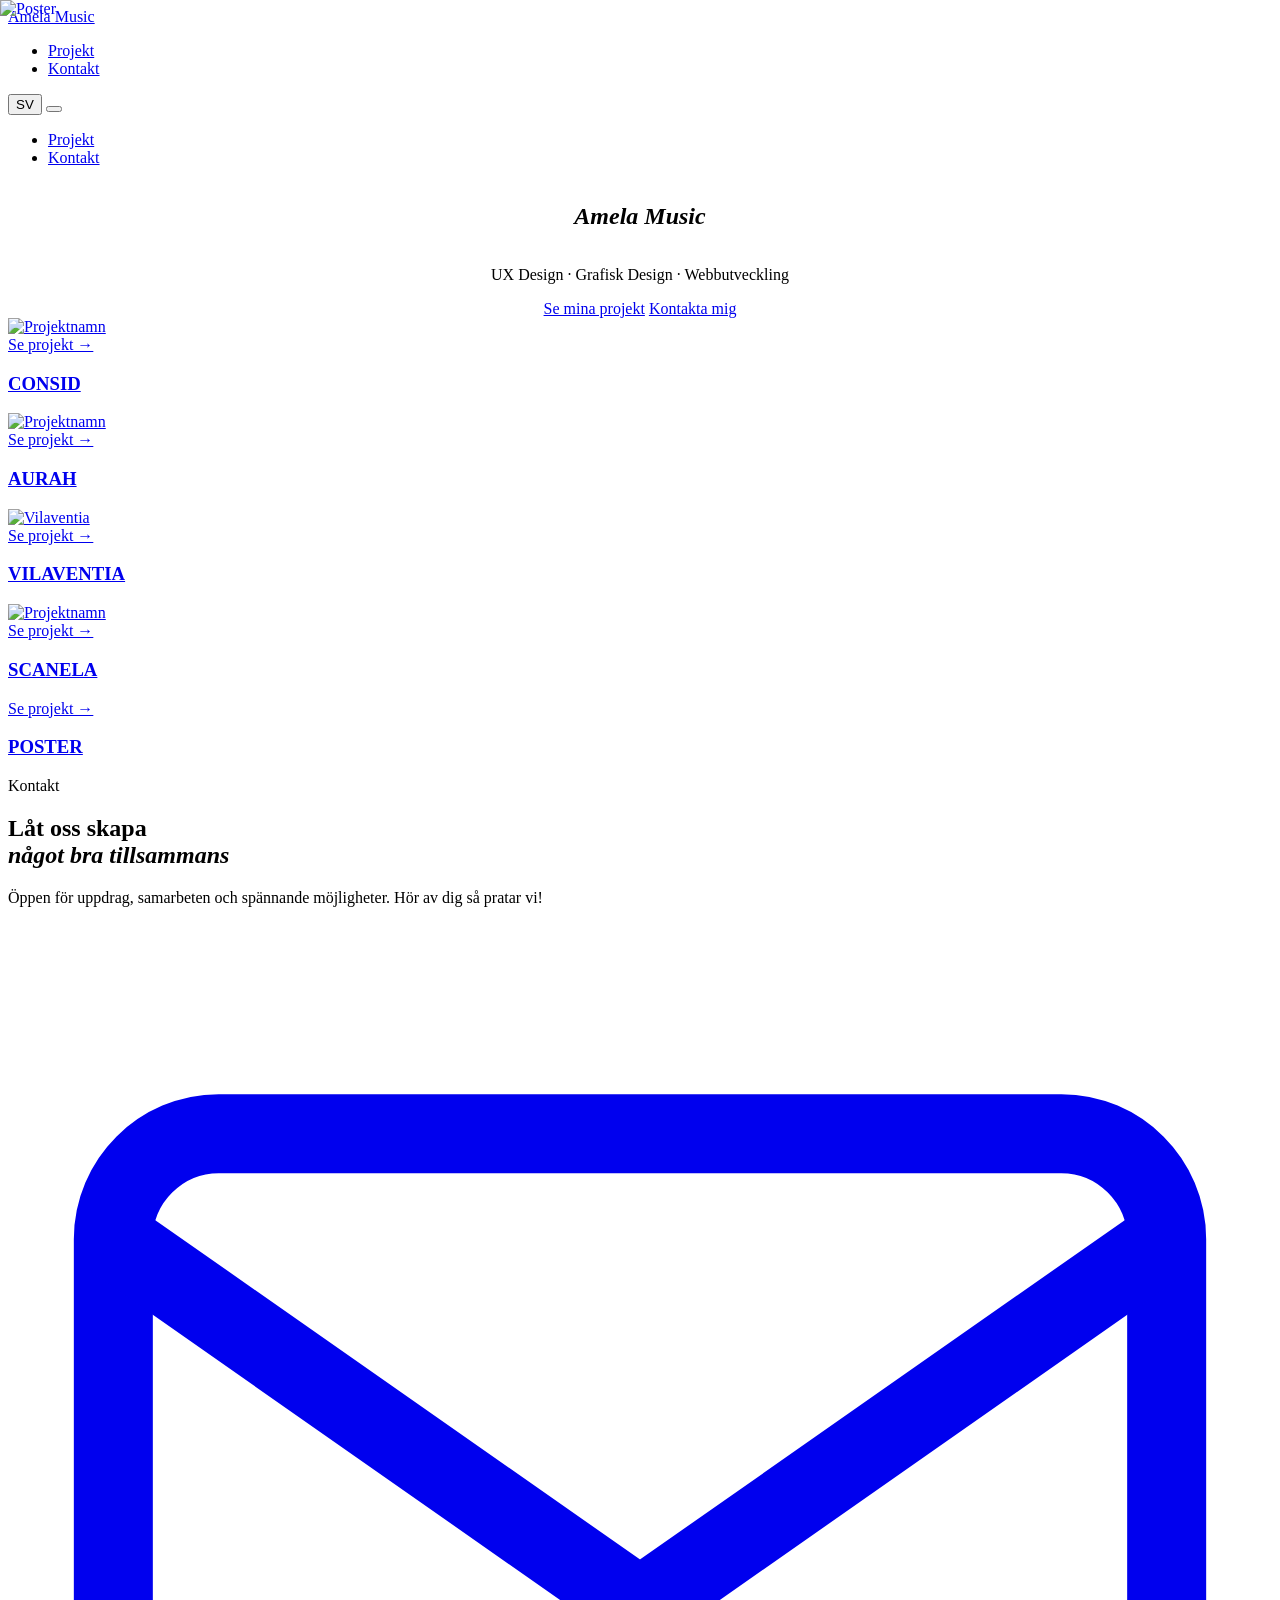
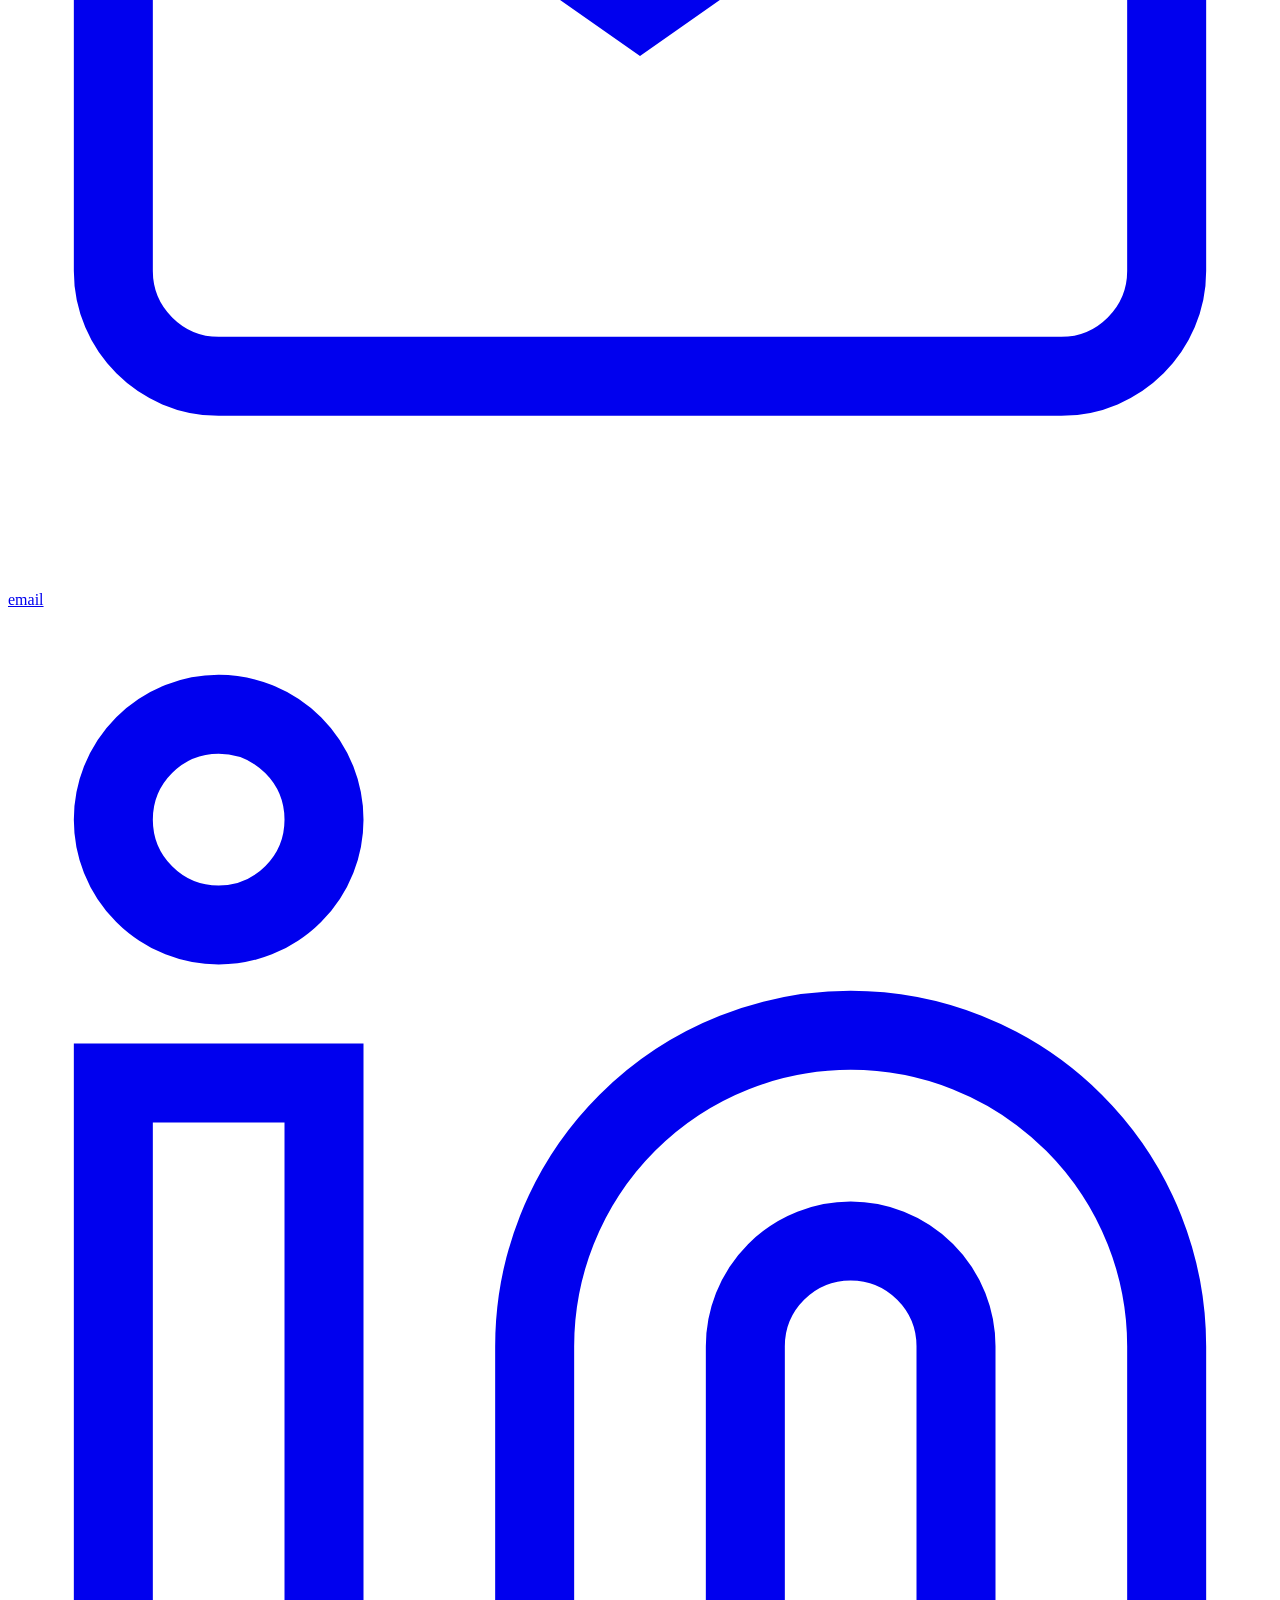
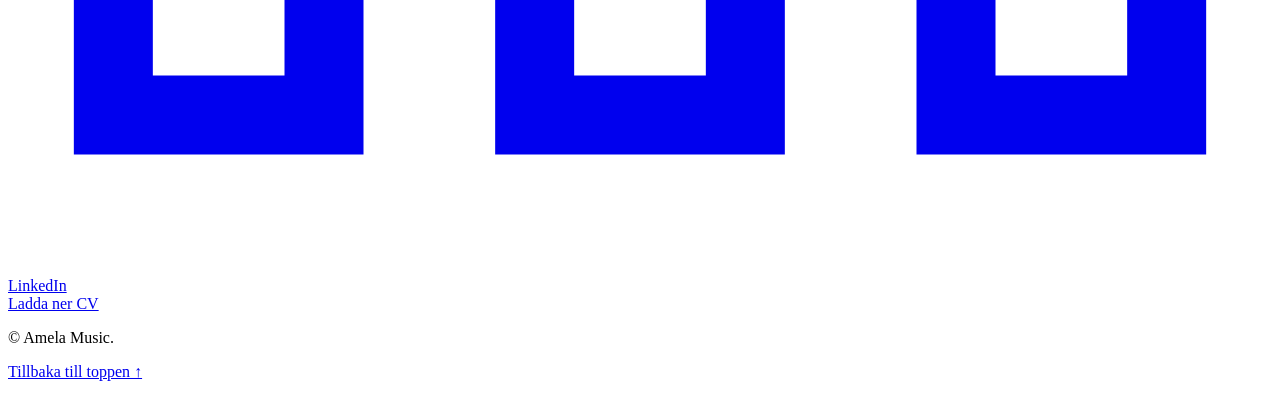
==== index.html @ 6b07f984 "Add files via upload" ====
<!doctype html>
<html lang="sv">
  <head>
    <meta charset="UTF-8" />
    <meta name="viewport" content="width=device-width, initial-scale=1.0" />
    <title>Portfolio — Amela Music</title>
    <link rel="preconnect" href="https://fonts.googleapis.com" />
    <link rel="preconnect" href="https://fonts.gstatic.com" crossorigin />
    <link
      href="https://fonts.googleapis.com/css2?family=Fraunces:ital,opsz,wght@0,9..144,300;0,9..144,400;1,9..144,300;1,9..144,400;1,9..144,500&family=DM+Sans:opsz,wght@9..40,300;9..40,400;9..40,500&display=swap"
      rel="stylesheet"
    />
    <link rel="stylesheet" href="style.css" />
  </head>
  <body>
    <!-- ───────────────── NAVIGATION ───────────────── -->
    <nav class="nav" id="nav">
      <a href="#hero" class="nav__logo">Amela Music</a>

      <ul class="nav__links" id="navLinks">
        <!-- <li><a href="about.html" class="nav__link">Om mig</a></li> -->
        <li><a href="#projects" class="nav__link">Projekt</a></li>
        <!-- <li><a href="#skills" class="nav__link">Kompetenser</a></li> -->
        <li><a href="#contact" class="nav__link">Kontakt</a></li>
      </ul>

      <button class="nav__lang" id="langToggle" aria-label="Switch language">
        SV
      </button>

      <button
        class="nav__burger"
        id="burger"
        aria-label="Öppna meny"
        aria-expanded="false"
      >
        <span></span><span></span><span></span>
      </button>
    </nav>

    <!-- Mobile overlay -->
    <div class="nav__overlay" id="navOverlay">
  <ul class="nav__links">
    <!-- <li><a href="about.html"          class="nav__link">Om mig</a></li> -->
    <li><a href="index.html#projects" class="nav__link">Projekt</a></li>
    <!-- <li><a href="index.html#skills"   class="nav__link">Kompetenser</a></li> -->
    <li><a href="index.html#contact"  class="nav__link">Kontakt</a></li>
  </ul>
</div>

    <!-- ───────────────── HERO ───────────────── -->
    <section class="hero" id="hero">
      <div class="hero__bg"></div>
      <div class="hero__content" style="text-align: center; display: flex; flex-direction: column; align-items: center;">
<h1 class="hero__title fade-up"><em>Amela Music</em></h1>
<p class="hero__disciplines fade-up">UX Design · Grafisk Design · Webbutveckling</p>
        <div class="hero__cta fade-up">
          <a href="#projects" class="btn btn--primary">Se mina projekt</a>
          <a href="#contact" class="btn btn--ghost">Kontakta mig</a>
        </div>
      </div>
    </section>

    <!-- ───────────────── PROJECTS ───────────────── -->
    <section class="projects section" id="projects">
      <div class="container">
        <div class="section__header fade-up">
          <!-- <span class="section__tag">Projekt</span> -->
          <!-- <h2 class="section__title">Vad jag har byggt</h2> -->
          <!-- <p class="section__desc">
            Ett urval av projekt inom UX, grafisk design och webbutveckling.
          </p> -->
        </div>

        <div class="projects__grid">
          <!-- ── PROJEKT 1 ── -->
          <article class="project-card fade-up" data-category="ux">
            <a href="projects/consid.html" class="project-card__inner">
              <div class="project-card__image">
                <!-- <div class="project-card__meta">
                  <span class="project-card__year">2024</span>
                </div> -->
                <!-- BYT UT: <img src="images/project-1.jpg" alt="Projektnamn" /> -->
                <div class="project-card__img-placeholder">
                  <img src="images/consid-cover.png" alt="Projektnamn" />
                  <!-- <div class="project-card__img-pattern"></div> -->
                </div>
                <div class="project-card__overlay">
                  <span class="project-card__view">Se projekt →</span>
                </div>
              </div>
              <div class="project-card__body">
                <!-- <span class="project-card__tag">Webbutveckling · UX Design</span> -->
                <h3 class="project-card__title">CONSID</h3>
              </div>
            </a>
          </article>

          <!-- ── PROJEKT 2 ── -->
          <article class="project-card fade-up" data-category="graphic">
            <a href="projects/aurah.html" class="project-card__inner">
              <div
                class="project-card__image"
                style="--ph-hue: 210"
              >
                <!-- <div class="project-card__meta">
                  <span class="project-card__year">2025</span>
                </div> -->
                <div class="project-card__img-placeholder">
                  <img src="images/aurah-cover.png" alt="Projektnamn" />
                  <!-- <div class="project-card__img-pattern"></div> -->
                </div>
                <div class="project-card__overlay">
                  <span class="project-card__view">Se projekt →</span>
                </div>
              </div>
              <div class="project-card__body">
                <!-- <span class="project-card__tag">Grafisk Design</span> -->
                <h3 class="project-card__title">AURAH</h3>
              </div>
            </a>
          </article>

          <!-- ── PROJEKT 3 ── -->
          <article class="project-card fade-up" data-category="web">
            <a href="projects/vilaventia.html" class="project-card__inner">
              <div
                class="project-card__image"
                style="--ph-hue: 340"
              >
                <!-- <div class="project-card__meta">
                  <span class="project-card__year">2023</span>
                </div> -->
                <div class="project-card__img-placeholder">
                  <img src="images/vilaventia-cover.png" alt="Vilaventia" style="object-position: top;" />
                  <!-- <div class="project-card__img-pattern"></div> -->
                </div>
                <div class="project-card__overlay">
                  <span class="project-card__view">Se projekt →</span>
                </div>
              </div>
              <div class="project-card__body">
                <!-- <span class="project-card__tag">Grafisk design · Marknadsföring</span> -->
                <h3 class="project-card__title">VILAVENTIA</h3>
              </div>
            </a>
          </article>

          <!-- ── PROJEKT 4 ── -->
          <article class="project-card fade-up" data-category="ux">
            <a href="projects/scanela.html" class="project-card__inner">
              <div
                class="project-card__image"
                style="--ph-hue: 160"
              >
                <!-- <div class="project-card__meta">
                  <span class="project-card__year">2026</span>
                </div> -->
                <div class="project-card__img-placeholder">
                  <img src="images/scanela-cover.png" alt="Projektnamn" />
                  <!-- <div class="project-card__img-pattern"></div> -->
                </div>
                <div class="project-card__overlay">
                  <span class="project-card__view">Se projekt →</span>
                </div>
              </div>
              <div class="project-card__body">
                <!-- <span class="project-card__tag">UX Design · Webbutveckling · Marknadsföring </span> -->
                <h3 class="project-card__title">SCANELA</h3>
              </div>
            </a>
          </article>

                    <!-- ── PROJEKT 5 ── -->
          <article class="project-card fade-up" data-category="ux">
            <a href="projects/poster.html" class="project-card__inner">
              <div
                class="project-card__image"
                style="--ph-hue: 160"
              >
                <!-- <div class="project-card__meta">
                  <span class="project-card__year">2026</span>
                </div> -->
<img src="images/poster.png" alt="Poster" style="object-fit: cover; object-position: top; position: absolute; inset: 0; width: 100%; height: 100%; z-index: 1;" />
                <div class="project-card__overlay">
                  <span class="project-card__view">Se projekt →</span>
                </div>
              </div>
              <div class="project-card__body">
                <!-- <span class="project-card__tag">Grafisk design</span> -->
                <h3 class="project-card__title">POSTER</h3>
              </div>
            </a>
          </article>
        </div>
      </div>
    </section>

    <!-- ───────────────── SKILLS ───────────────── -->
    <!-- <section class="skills section" id="skills">
      <div class="container">
        <div class="section__header fade-up">
          <span class="section__tag">Kompetenser</span>
          <h2 class="section__title">Vad jag kan</h2>
        </div>
        <div class="skills__grid">
          <div class="skill-group fade-up">
            <div class="skill-group__icon">
              <svg
                viewBox="0 0 24 24"
                fill="none"
                stroke="currentColor"
                stroke-width="1.5"
              >
                <path
                  d="M9 3H5a2 2 0 0 0-2 2v4m6-6h10a2 2 0 0 1 2 2v4M9 3v18m0 0h10a2 2 0 0 0 2-2V9M9 21H5a2 2 0 0 1-2-2V9m0 0h18"
                />
              </svg>
            </div>
            <h3>UX Design</h3>
            <ul>
              <li>User Research &amp; Intervjuer</li>
              <li>Wireframing &amp; Prototyping</li>
              <li>Usability Testing</li>
              <li>Information Architecture</li>
              <li>Design Systems</li>
              <li>Figma / Adobe XD</li>
            </ul>
          </div>

          <div class="skill-group fade-up">
            <div class="skill-group__icon">
              <svg
                viewBox="0 0 24 24"
                fill="none"
                stroke="currentColor"
                stroke-width="1.5"
              >
                <circle cx="12" cy="12" r="3" />
                <path
                  d="M12 2v3m0 14v3M4.22 4.22l2.12 2.12m11.32 11.32 2.12 2.12M2 12h3m14 0h3M4.22 19.78l2.12-2.12M17.66 6.34l2.12-2.12"
                />
              </svg>
            </div>
            <h3>Grafisk Design</h3>
            <ul>
              <li>Varumärkesutveckling</li>
              <li>Typografi</li>
              <li>Adobe Illustrator</li>
              <li>Adobe Photoshop</li>
              <li>Adobe InDesign</li>
              <li>Print &amp; Digital</li>
            </ul>
          </div>

          <div class="skill-group fade-up">
            <div class="skill-group__icon">
              <svg
                viewBox="0 0 24 24"
                fill="none"
                stroke="currentColor"
                stroke-width="1.5"
              >
                <polyline points="16 18 22 12 16 6" />
                <polyline points="8 6 2 12 8 18" />
              </svg>
            </div>
            <h3>Webbutveckling</h3>
            <ul>
              <li>HTML5 / CSS3</li>
              <li>JavaScript (ES6+)</li>
              <li>[Lägg till ramverk]</li>
              <li>Responsiv design</li>
              <li>Tillgänglighet (WCAG)</li>
              <li>Git &amp; versionshantering</li>
            </ul>
          </div>

        </div>
      </div>
    </section> -->

    <!-- ───────────────── CONTACT ───────────────── -->
    <section class="contact section" id="contact">
      <div class="container">
        <div class="contact__inner fade-up">
          <span class="section__tag">Kontakt</span>
          <h2 class="section__title">
            Låt oss skapa<br /><em>något bra tillsammans</em>
          </h2>
          <p class="contact__desc">
            Öppen för uppdrag, samarbeten och spännande möjligheter. Hör av dig
            så pratar vi!
          </p>
          <div class="contact__links">
            <a href="mailto:amela.music.2000@gmail.com" class="contact__link">
              <svg
                viewBox="0 0 24 24"
                fill="none"
                stroke="currentColor"
                stroke-width="1.5"
              >
                <path
                  d="M4 4h16c1.1 0 2 .9 2 2v12c0 1.1-.9 2-2 2H4c-1.1 0-2-.9-2-2V6c0-1.1.9-2 2-2z"
                />
                <polyline points="22,6 12,13 2,6" />
              </svg>
              email
            </a>
            <a
              href="https://www.linkedin.com/in/musicamela/"
              target="_blank"
              rel="noopener"
              class="contact__link"
            >
              <svg
                viewBox="0 0 24 24"
                fill="none"
                stroke="currentColor"
                stroke-width="1.5"
              >
                <path
                  d="M16 8a6 6 0 0 1 6 6v7h-4v-7a2 2 0 0 0-2-2 2 2 0 0 0-2 2v7h-4v-7a6 6 0 0 1 6-6z"
                />
                <rect x="2" y="9" width="4" height="12" />
                <circle cx="4" cy="4" r="2" />
              </svg>
              LinkedIn
            </a>
            <!-- Lägg till Behance/GitHub/Dribbble vid behov -->
            <!-- <a href="https://behance.net/[ditt-namn]" target="_blank" class="contact__link">Behance</a> -->
          </div>
          <a href="[cv.pdf]" download class="btn btn--primary">Ladda ner CV</a>
        </div>
      </div>
    </section>

    <!-- ───────────────── FOOTER ───────────────── -->
    <footer class="footer">
      <div class="container">
        <p>
          © <span id="year"></span> Amela Music.
        </p>
        <p class="footer__back"><a href="#hero">Tillbaka till toppen ↑</a></p>
      </div>
    </footer>

    <script src="script.js"></script>
  </body>
</html>
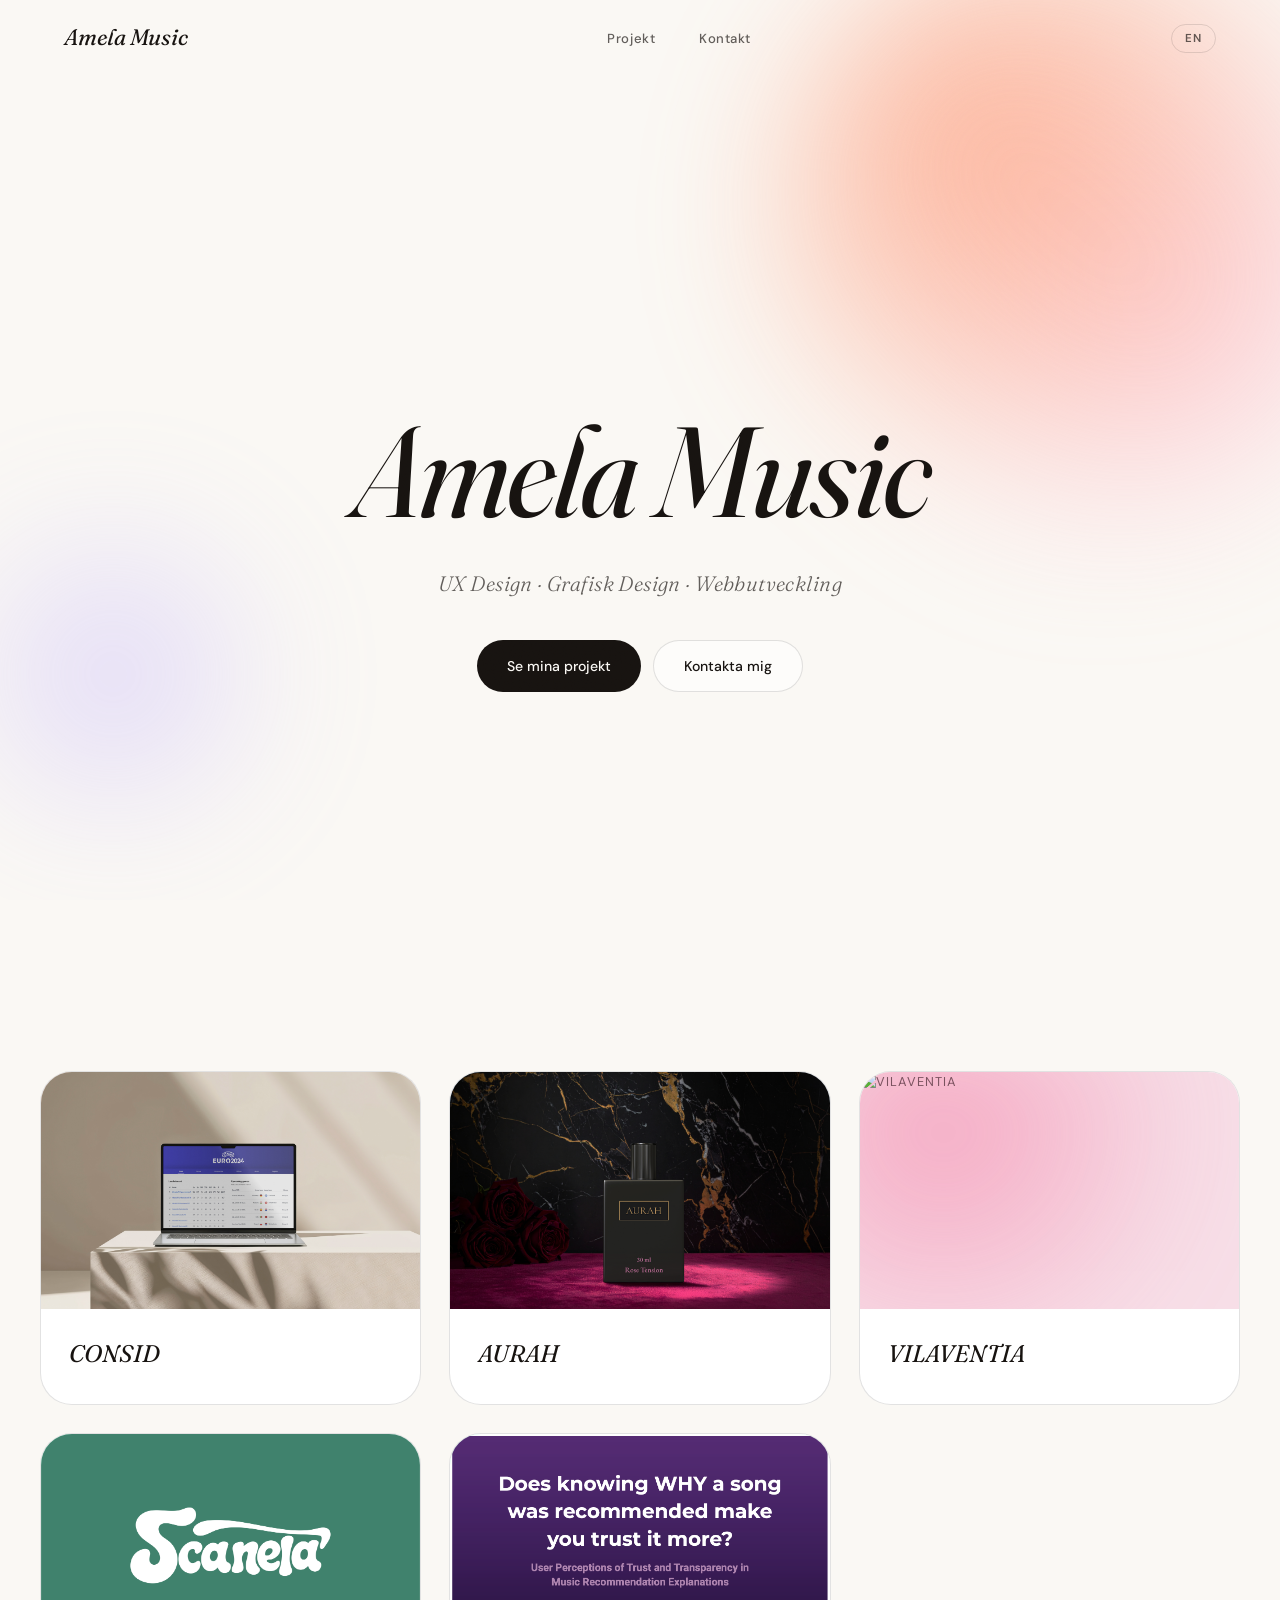
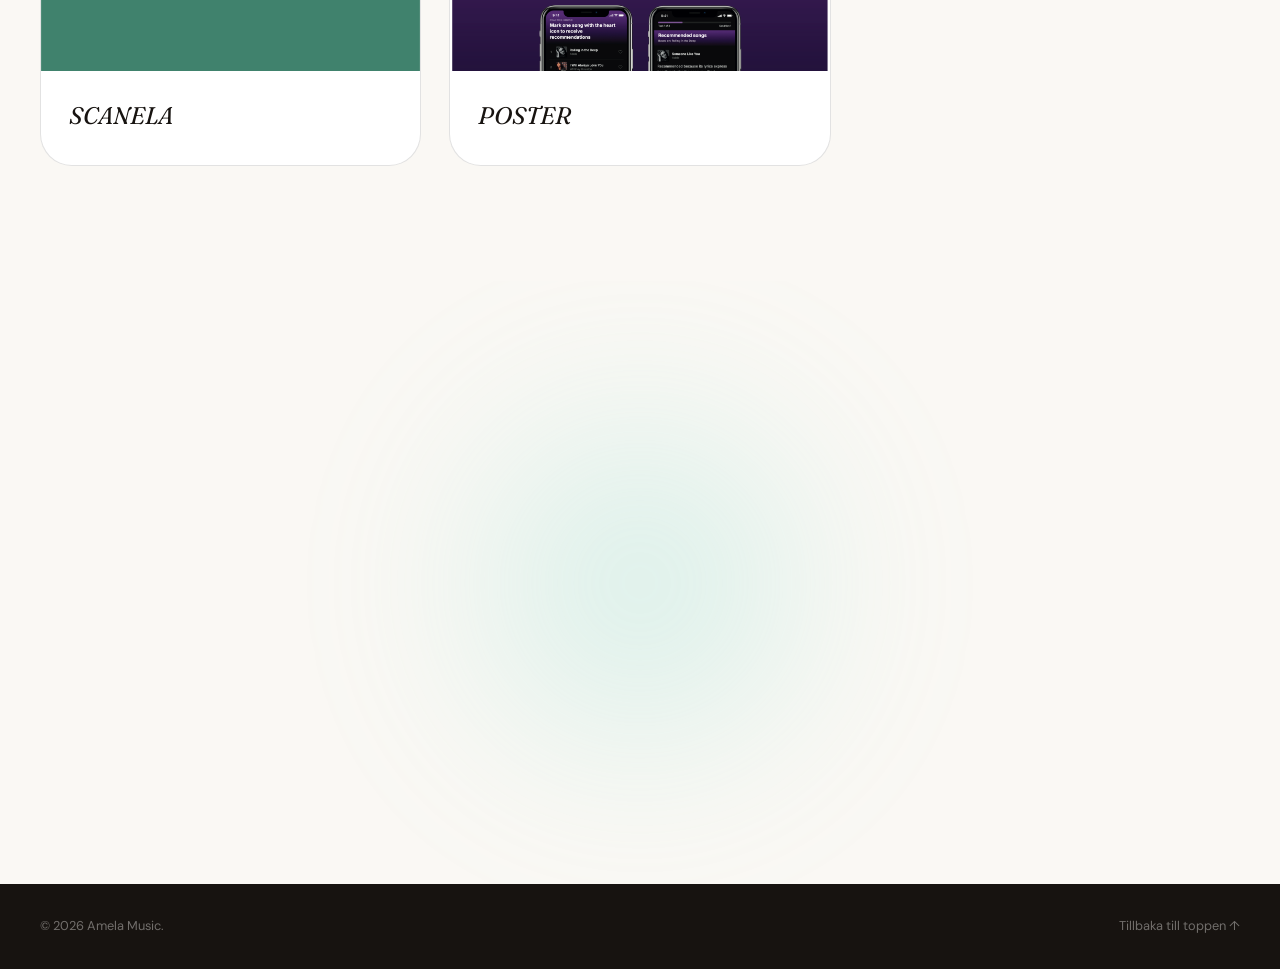
==== commit ade4e527: "mobil view update" ====
--- a/index.html
+++ b/index.html
@@ -76,8 +76,7 @@
           <!-- ── PROJEKT 1 ── -->
           <article class="project-card fade-up" data-category="ux">
             <a href="projects/consid.html" class="project-card__inner">
-              <div class="project-card__image">
-                <!-- <div class="project-card__meta">
+<div class="project-card__image" style="background: none;">                <!-- <div class="project-card__meta">
                   <span class="project-card__year">2024</span>
                 </div> -->
                 <!-- BYT UT: <img src="images/project-1.jpg" alt="Projektnamn" /> -->
--- a/style.css
+++ b/style.css
@@ -0,0 +1,959 @@
+/* ═══════════════════════════════════════════════
+   PORTFOLIO — Amela Music
+   Stil: Editorial airy · grain paper · suddiga färgblobbar
+   ═══════════════════════════════════════════════ */
+
+/* ── TOKENS ── */
+:root {
+  --paper: #faf8f4;
+  --paper-soft: #f2eee6;
+  --white: #ffffff;
+  --ink: #171310;
+  --ink-70: rgba(23, 19, 16, 0.68);
+  --ink-40: rgba(23, 19, 16, 0.36);
+  --ink-15: rgba(23, 19, 16, 0.12);
+
+  /* signaturfärger — mjuka, suddiga blobbar */
+  --blob-coral: #ff8a63;
+  --blob-pink: #ffb9c9;
+  --blob-lav: #b6a4ff;
+  --blob-teal: #86dccf;
+
+  --ff-display: "Fraunces", "DM Serif Display", Georgia, serif;
+  --ff-body: "DM Sans", system-ui, sans-serif;
+
+  --radius-sm: 8px;
+  --radius-md: 18px;
+  --radius-lg: 32px;
+
+  --nav-h: 76px;
+
+  --ease-out: cubic-bezier(0.22, 0.68, 0, 1.2);
+  --ease-smooth: cubic-bezier(0.4, 0, 0.2, 1);
+}
+
+/* ── RESET ── */
+*,
+*::before,
+*::after {
+  box-sizing: border-box;
+  margin: 0;
+  padding: 0;
+}
+html {
+  scroll-behavior: smooth;
+  font-size: 16px;
+}
+body {
+  font-family: var(--ff-body);
+  background: var(--paper);
+  color: var(--ink);
+  line-height: 1.6;
+  overflow-x: hidden;
+  position: relative;
+}
+/* film grain — täcker hela sidan, ligger ovanpå allt */
+body::before {
+  content: "";
+  position: fixed;
+  inset: 0;
+  z-index: 200;
+  pointer-events: none;
+  opacity: 0.045;
+  mix-blend-mode: overlay;
+  background-image: url("data:image/svg+xml,%3Csvg xmlns='http://www.w3.org/2000/svg' width='180' height='180'%3E%3Cfilter id='n'%3E%3CfeTurbulence type='fractalNoise' baseFrequency='0.9' numOctaves='2' stitchTiles='stitch'/%3E%3C/filter%3E%3Crect width='100%25' height='100%25' filter='url(%23n)'/%3E%3C/svg%3E");
+}
+img {
+  display: block;
+  max-width: 100%;
+  height: auto;
+}
+a {
+  color: inherit;
+  text-decoration: none;
+}
+ul {
+  list-style: none;
+}
+button {
+  cursor: pointer;
+  font-family: inherit;
+  border: none;
+  background: none;
+}
+
+/* ── UTILITIES ── */
+.container {
+  width: min(1200px, 100% - 48px);
+  margin-inline: auto;
+}
+.section {
+  padding-block: clamp(72px, 9vw, 120px);
+  position: relative;
+}
+.section__tag {
+  display: inline-flex;
+  align-items: center;
+  gap: 8px;
+  font-size: 0.72rem;
+  font-weight: 500;
+  letter-spacing: 0.14em;
+  text-transform: uppercase;
+  color: var(--ink-70);
+  margin-bottom: 14px;
+}
+.section__tag::before {
+  display: none;
+}
+.section__title {
+  font-family: var(--ff-display);
+  font-weight: 400;
+  font-size: clamp(2.1rem, 4vw, 3.1rem);
+  line-height: 1.15;
+  letter-spacing: -0.01em;
+  color: var(--ink);
+}
+.section__title em {
+  font-style: italic;
+  color: var(--ink);
+  font-weight: 400;
+}
+.section__header {
+  max-width: 560px;
+  margin-bottom: 56px;
+}
+.section__desc {
+  margin-top: 16px;
+  color: var(--ink-70);
+  font-size: 1rem;
+}
+
+/* ── BUTTONS ── */
+.btn {
+  display: inline-flex;
+  align-items: center;
+  gap: 8px;
+  padding: 14px 30px;
+  border-radius: 100px;
+  font-size: 0.88rem;
+  font-weight: 500;
+  transition: all 0.3s var(--ease-smooth);
+}
+.btn--primary {
+  background: var(--ink);
+  color: var(--paper);
+}
+.btn--primary:hover {
+  background: var(--blob-coral);
+  color: var(--ink);
+  transform: translateY(-2px);
+  box-shadow: 0 10px 28px rgba(255, 138, 99, 0.35);
+}
+.btn--ghost {
+  border: 1.5px solid var(--ink-15);
+  color: var(--ink);
+  background: rgba(255, 255, 255, 0.5);
+  backdrop-filter: blur(6px);
+}
+.btn--ghost:hover {
+  border-color: var(--ink);
+  background: var(--white);
+}
+
+/* ── FADE-IN ANIMATIONS ── */
+.fade-up {
+  opacity: 0;
+  transform: translateY(28px);
+  transition:
+    opacity 0.65s var(--ease-smooth),
+    transform 0.65s var(--ease-smooth);
+}
+.fade-up.visible {
+  opacity: 1;
+  transform: translateY(0);
+}
+
+/* ═══════════════════════════════════════════════
+   NAVIGATION
+   ═══════════════════════════════════════════════ */
+.nav {
+  position: fixed;
+  top: 0;
+  left: 0;
+  right: 0;
+  z-index: 100;
+  height: var(--nav-h);
+  display: flex;
+  align-items: center;
+  justify-content: space-between;
+  padding-inline: clamp(20px, 5vw, 64px);
+  transition:
+    background 0.3s,
+    box-shadow 0.3s;
+}
+.nav.scrolled {
+  background: rgba(250, 248, 244, 0.78);
+  backdrop-filter: blur(14px);
+  box-shadow: 0 1px 0 var(--ink-15);
+}
+.nav__logo {
+  font-family: var(--ff-display);
+  font-style: italic;
+  font-size: 1.4rem;
+  font-weight: 400;
+  letter-spacing: -0.01em;
+  z-index: 101;
+}
+.nav__links {
+  display: flex;
+  gap: 44px;
+}
+.nav__link {
+  font-size: 0.82rem;
+  font-weight: 500;
+  color: var(--ink-70);
+  letter-spacing: 0.04em;
+  position: relative;
+  transition: color 0.2s;
+}
+.nav__link::after {
+  content: "";
+  position: absolute;
+  left: 0;
+  bottom: -4px;
+  width: 0;
+  height: 1.5px;
+  background: var(--blob-coral);
+  transition: width 0.3s var(--ease-smooth);
+}
+.nav__link:hover {
+  color: var(--ink);
+}
+.nav__link:hover::after {
+  width: 100%;
+}
+
+/* Burger */
+.nav__burger {
+  display: none;
+  flex-direction: column;
+  gap: 5px;
+  z-index: 101;
+  padding: 4px;
+}
+.nav__burger span {
+  display: block;
+  width: 24px;
+  height: 1.5px;
+  background: var(--ink);
+  transition: all 0.3s var(--ease-smooth);
+  transform-origin: center;
+}
+.nav__burger.open span:nth-child(1) {
+  transform: translateY(6.5px) rotate(45deg);
+}
+.nav__burger.open span:nth-child(2) {
+  opacity: 0;
+  transform: scaleX(0);
+}
+.nav__burger.open span:nth-child(3) {
+  transform: translateY(-6.5px) rotate(-45deg);
+}
+
+/* Mobile nav overlay */
+.nav__overlay {
+  position: fixed;
+  inset: 0;
+  background: var(--paper);
+  z-index: 99;
+  display: flex;
+  flex-direction: column;
+  justify-content: center;
+  align-items: center;
+  gap: 40px;
+  opacity: 0;
+  pointer-events: none;
+  transition: opacity 0.35s var(--ease-smooth);
+}
+.nav__overlay.open {
+  opacity: 1;
+  pointer-events: all;
+}
+.nav__overlay .nav__links {
+  flex-direction: column;
+  align-items: center;
+  gap: 32px;
+}
+.nav__overlay .nav__link {
+  font-family: var(--ff-display);
+  font-style: italic;
+  font-size: 2rem;
+  color: var(--ink);
+}
+
+/* ── Language toggle ── */
+.nav__lang {
+  font-family: var(--ff-body);
+  font-size: 0.72rem;
+  font-weight: 600;
+  letter-spacing: 0.1em;
+  color: var(--ink-70);
+  border: 1.5px solid var(--ink-15);
+  border-radius: 100px;
+  padding: 6px 13px;
+  transition: all 0.2s;
+  z-index: 101;
+}
+.nav__lang:hover {
+  color: var(--ink);
+  border-color: var(--ink);
+}
+
+/* ═══════════════════════════════════════════════
+   HERO
+   ═══════════════════════════════════════════════ */
+.hero {
+  min-height: 100svh;
+  display: flex;
+  align-items: center;
+  padding-top: var(--nav-h);
+  position: relative;
+  overflow: hidden;
+}
+.hero__bg {
+  position: absolute;
+  inset: 0;
+  pointer-events: none;
+  z-index: 0;
+}
+.hero__bg::before,
+.hero__bg::after {
+  content: "";
+  position: absolute;
+  border-radius: 50%;
+  filter: blur(70px);
+}
+.hero__bg::before {
+  width: min(48vw, 620px);
+  height: min(48vw, 620px);
+  top: -8%;
+  right: -8%;
+  background:
+    radial-gradient(circle at 35% 35%, var(--blob-coral) 0%, transparent 62%),
+    radial-gradient(circle at 65% 60%, var(--blob-pink) 0%, transparent 60%);
+  opacity: 0.65;
+}
+.hero__bg::after {
+  width: min(30vw, 380px);
+  height: min(30vw, 380px);
+  bottom: 4%;
+  left: -6%;
+  background: radial-gradient(circle, var(--blob-lav) 0%, transparent 65%);
+  opacity: 0.45;
+}
+.hero__content {
+  position: relative;
+  z-index: 1;
+  width: min(1200px, 100% - 48px);
+  margin-inline: auto;
+  padding-block: 80px;
+}
+.hero__title {
+  font-family: var(--ff-display);
+  font-weight: 400;
+  font-size: clamp(3.4rem, 10vw, 8rem);
+  line-height: 0.98;
+  letter-spacing: -0.02em;
+  margin-bottom: 32px;
+}
+.hero__title em {
+  font-style: italic;
+  color: var(--ink);
+  display: block;
+}
+.hero__badges {
+  display: flex;
+  flex-wrap: wrap;
+  gap: 10px;
+  margin-bottom: 40px;
+  justify-content: center;
+}
+.hero__badge {
+  display: inline-flex;
+  align-items: center;
+  font-size: 0.82rem;
+  font-weight: 500;
+  color: var(--ink-70);
+  padding: 9px 20px;
+  border-radius: 100px;
+  border: 1.5px solid var(--ink-15);
+  background: rgba(255, 255, 255, 0.55);
+  backdrop-filter: blur(6px);
+}
+.hero__cta {
+  display: flex;
+  flex-wrap: wrap;
+  gap: 12px;
+  justify-content: center;
+}
+.hero__scroll-indicator {
+  position: absolute;
+  bottom: 40px;
+  left: 50%;
+  transform: translateX(-50%);
+  display: flex;
+  flex-direction: column;
+  align-items: center;
+  gap: 8px;
+  font-size: 0.7rem;
+  letter-spacing: 0.12em;
+  text-transform: uppercase;
+  color: var(--ink-40);
+}
+.hero__scroll-line {
+  width: 1px;
+  height: 48px;
+  background: linear-gradient(to bottom, var(--ink-40), transparent);
+  animation: scrollPulse 2s ease-in-out infinite;
+}
+@keyframes scrollPulse {
+  0%,
+  100% {
+    transform: scaleY(1);
+    opacity: 1;
+  }
+  50% {
+    transform: scaleY(0.6);
+    opacity: 0.4;
+  }
+}
+
+/* ═══════════════════════════════════════════════
+   ABOUT (ej i bruk just nu, men stylead för konsekvens)
+   ═══════════════════════════════════════════════ */
+.about {
+  background: var(--white);
+}
+.about__grid {
+  display: grid;
+  grid-template-columns: 1fr 1.4fr;
+  gap: 80px;
+  align-items: center;
+}
+.about__image-wrap {
+  position: relative;
+}
+.about__image-placeholder {
+  aspect-ratio: 4/5;
+  background: var(--paper-soft);
+  border-radius: var(--radius-lg);
+  display: flex;
+  align-items: center;
+  justify-content: center;
+  overflow: hidden;
+  font-size: 0.85rem;
+  color: var(--ink-40);
+  letter-spacing: 0.06em;
+  text-transform: uppercase;
+  position: relative;
+}
+.about__image-placeholder img {
+  width: 100%;
+  height: 100%;
+  object-fit: cover;
+  position: absolute;
+  inset: 0;
+}
+.about__image-badge {
+  position: absolute;
+  bottom: -16px;
+  right: -16px;
+  background: var(--ink);
+  color: var(--paper);
+  padding: 12px 20px;
+  border-radius: var(--radius-md);
+  font-size: 0.8rem;
+  font-weight: 500;
+  letter-spacing: 0.04em;
+}
+.about__text {
+  padding-block: 20px;
+}
+.about__text .section__tag {
+  margin-bottom: 16px;
+}
+.about__text .section__title {
+  margin-bottom: 24px;
+}
+.about__text p {
+  color: var(--ink-70);
+  margin-bottom: 16px;
+  line-height: 1.75;
+}
+.about__stats {
+  display: flex;
+  gap: 40px;
+  margin-block: 36px 32px;
+  padding-top: 32px;
+  border-top: 1px solid var(--ink-15);
+}
+.about__stat strong {
+  display: block;
+  font-family: var(--ff-display);
+  font-size: 2rem;
+  color: var(--ink);
+}
+.about__stat span {
+  font-size: 0.8rem;
+  color: var(--ink-70);
+  letter-spacing: 0.06em;
+  text-transform: uppercase;
+}
+
+/* ═══════════════════════════════════════════════
+   PROJECTS
+   ═══════════════════════════════════════════════ */
+.projects {
+  background: var(--paper);
+  position: relative;
+}
+
+/* Filter (om det används senare) */
+.projects__filter {
+  display: flex;
+  flex-wrap: wrap;
+  gap: 8px;
+  margin-bottom: 48px;
+}
+.filter__btn {
+  padding: 9px 20px;
+  border-radius: 100px;
+  font-size: 0.82rem;
+  font-weight: 500;
+  letter-spacing: 0.03em;
+  color: var(--ink-70);
+  border: 1.5px solid var(--ink-15);
+  transition: all 0.2s var(--ease-smooth);
+}
+.filter__btn:hover {
+  color: var(--ink);
+  border-color: var(--ink);
+}
+.filter__btn.active {
+  background: var(--ink);
+  color: var(--paper);
+  border-color: var(--ink);
+}
+
+/* Grid */
+.projects__grid {
+  display: grid;
+  grid-template-columns: repeat(auto-fill, minmax(340px, 1fr));
+  gap: 28px;
+}
+.project-card {
+  border-radius: var(--radius-lg);
+  overflow: hidden;
+  background: var(--white);
+  border: 1px solid var(--ink-15);
+  transition:
+    transform 0.4s var(--ease-smooth),
+    box-shadow 0.4s var(--ease-smooth);
+}
+.project-card:hover {
+  transform: translateY(-6px);
+  box-shadow: 0 24px 48px rgba(23, 19, 16, 0.1);
+}
+.project-card.hidden {
+  display: none;
+}
+.project-card__inner {
+  display: block;
+  height: 100%;
+}
+.project-card__image {
+  position: relative;
+  aspect-ratio: 16/10;
+  overflow: hidden;
+  background: hsl(var(--ph-hue, 20) 60% 92%);
+}
+/* mjuk suddig färgblob i varje projektbild, tonar mot bildens hue */
+.project-card__image::before {
+  content: "";
+  position: absolute;
+  inset: -20%;
+  z-index: 0;
+  background: radial-gradient(
+    circle at 30% 30%,
+    hsl(var(--ph-hue, 20) 85% 72%) 0%,
+    transparent 60%
+  );
+  filter: blur(50px);
+  opacity: 0.55;
+}
+.project-card__img-placeholder {
+  width: 100%;
+  height: 100%;
+  display: flex;
+  align-items: center;
+  justify-content: center;
+  font-size: 0.8rem;
+  color: hsl(var(--ph-hue, 20) 20% 40%);
+  letter-spacing: 0.08em;
+  text-transform: uppercase;
+  position: relative;
+  overflow: hidden;
+  transition: transform 0.5s var(--ease-smooth);
+}
+.project-card__img-pattern {
+  position: absolute;
+  inset: 0;
+  background-image: repeating-linear-gradient(
+    45deg,
+    transparent,
+    transparent 20px,
+    rgba(255, 255, 255, 0.25) 20px,
+    rgba(255, 255, 255, 0.25) 21px
+  );
+}
+.project-card__img-placeholder img {
+  position: absolute;
+  inset: 0;
+  width: 100%;
+  height: 100%;
+  object-fit: cover;
+  z-index: 1;
+}
+.project-card__overlay {
+  position: absolute;
+  inset: 0;
+  z-index: 2;
+  background: rgba(23, 19, 16, 0.55);
+  backdrop-filter: blur(2px);
+  display: flex;
+  align-items: center;
+  justify-content: center;
+  opacity: 0;
+  transition: opacity 0.3s;
+}
+.project-card__view {
+  color: var(--paper);
+  font-size: 0.9rem;
+  font-weight: 500;
+  letter-spacing: 0.04em;
+  padding: 10px 22px;
+  border: 1px solid rgba(250, 248, 244, 0.5);
+  border-radius: 100px;
+}
+.project-card:hover .project-card__overlay {
+  opacity: 1;
+}
+.project-card:hover .project-card__img-placeholder {
+  transform: scale(1.04);
+}
+
+/* årtal som pill-badge ovanpå bilden, i stil med referensen */
+.project-card__meta {
+  position: absolute;
+  top: 16px;
+  left: 16px;
+  z-index: 3;
+}
+.project-card__tag {
+  font-size: 0.72rem;
+  font-weight: 500;
+  letter-spacing: 0.08em;
+  text-transform: uppercase;
+  color: var(--ink);
+}
+.project-card__year {
+  display: inline-flex;
+  align-items: center;
+  font-size: 0.75rem;
+  font-weight: 600;
+  color: var(--ink);
+  background: rgba(250, 248, 244, 0.85);
+  backdrop-filter: blur(6px);
+  padding: 6px 14px;
+  border-radius: 100px;
+  border: 1px solid rgba(23, 19, 16, 0.08);
+}
+
+.project-card__body {
+  padding: 26px 28px 30px;
+}
+.project-card__title {
+  font-family: var(--ff-display);
+  font-style: italic;
+  font-weight: 400;
+  font-size: 1.5rem;
+  transition: color 0.2s;
+}
+.project-card:hover .project-card__title {
+  color: var(--blob-coral);
+}
+.project-card__desc {
+  font-size: 0.875rem;
+  color: var(--ink-70);
+  line-height: 1.65;
+  margin-top: 10px;
+  margin-bottom: 16px;
+}
+.project-card__tools {
+  display: flex;
+  flex-wrap: wrap;
+  gap: 6px;
+}
+.project-card__tools span {
+  font-size: 0.72rem;
+  font-weight: 500;
+  letter-spacing: 0.05em;
+  background: var(--paper-soft);
+  color: var(--ink-70);
+  padding: 4px 10px;
+  border-radius: 100px;
+}
+
+/* ═══════════════════════════════════════════════
+   SKILLS (ej i bruk just nu)
+   ═══════════════════════════════════════════════ */
+.skills {
+  background: var(--ink);
+  color: var(--paper);
+}
+.skills .section__title {
+  color: var(--paper);
+}
+.skills__grid {
+  display: grid;
+  grid-template-columns: repeat(3, 1fr);
+  gap: 2px;
+  border: 1px solid rgba(250, 248, 244, 0.1);
+  border-radius: var(--radius-lg);
+  overflow: hidden;
+}
+.skill-group {
+  padding: 36px 32px;
+  border: 1px solid rgba(250, 248, 244, 0.08);
+  transition: background 0.25s;
+}
+.skill-group:hover {
+  background: rgba(250, 248, 244, 0.04);
+}
+.skill-group__icon {
+  width: 44px;
+  height: 44px;
+  border-radius: var(--radius-sm);
+  background: rgba(255, 138, 99, 0.15);
+  display: flex;
+  align-items: center;
+  justify-content: center;
+  margin-bottom: 20px;
+}
+.skill-group__icon svg {
+  width: 22px;
+  height: 22px;
+  stroke: var(--blob-coral);
+}
+.skill-group h3 {
+  font-family: var(--ff-display);
+  font-size: 1.15rem;
+  margin-bottom: 16px;
+  color: var(--paper);
+}
+.skill-group li {
+  font-size: 0.875rem;
+  color: rgba(250, 248, 244, 0.55);
+  padding-block: 5px;
+  border-bottom: 1px solid rgba(250, 248, 244, 0.07);
+  transition: color 0.2s;
+}
+.skill-group li:last-child {
+  border-bottom: none;
+}
+.skill-group:hover li {
+  color: rgba(250, 248, 244, 0.7);
+}
+
+/* ═══════════════════════════════════════════════
+   CONTACT
+   ═══════════════════════════════════════════════ */
+.contact {
+  background: var(--paper);
+  position: relative;
+  overflow: hidden;
+}
+.contact::before {
+  content: "";
+  position: absolute;
+  width: min(40vw, 520px);
+  height: min(40vw, 520px);
+  left: 50%;
+  top: 50%;
+  transform: translate(-50%, -50%);
+  border-radius: 50%;
+  background: radial-gradient(circle, var(--blob-teal) 0%, transparent 65%);
+  filter: blur(80px);
+  opacity: 0.35;
+  pointer-events: none;
+}
+.contact__inner {
+  position: relative;
+  z-index: 1;
+  max-width: 680px;
+  margin-inline: auto;
+  text-align: center;
+}
+.contact__inner .section__tag {
+  justify-content: center;
+  margin-bottom: 16px;
+}
+.contact__inner .section__title {
+  margin-bottom: 20px;
+}
+.contact__desc {
+  color: var(--ink-70);
+  font-size: 1.05rem;
+  line-height: 1.7;
+  margin-bottom: 40px;
+}
+.contact__links {
+  display: flex;
+  flex-wrap: wrap;
+  justify-content: center;
+  gap: 16px;
+  margin-bottom: 32px;
+}
+.contact__link {
+  display: inline-flex;
+  align-items: center;
+  gap: 8px;
+  font-size: 0.9rem;
+  font-weight: 500;
+  color: var(--ink-70);
+  padding: 11px 22px;
+  border-radius: 100px;
+  border: 1.5px solid var(--ink-15);
+  background: rgba(255, 255, 255, 0.6);
+  backdrop-filter: blur(6px);
+  transition: all 0.25s;
+}
+.contact__link svg {
+  width: 18px;
+  height: 18px;
+}
+.contact__link:hover {
+  color: var(--ink);
+  border-color: var(--ink);
+  background: var(--white);
+  transform: translateY(-2px);
+}
+
+/* ═══════════════════════════════════════════════
+   FOOTER
+   ═══════════════════════════════════════════════ */
+.footer {
+  background: var(--ink);
+  color: rgba(250, 248, 244, 0.4);
+  padding-block: 32px;
+  position: relative;
+  z-index: 1;
+}
+.footer .container {
+  display: flex;
+  justify-content: space-between;
+  align-items: center;
+  flex-wrap: wrap;
+  gap: 12px;
+  font-size: 0.8rem;
+}
+.footer__back a {
+  color: rgba(250, 248, 244, 0.4);
+  transition: color 0.2s;
+}
+.footer__back a:hover {
+  color: var(--paper);
+}
+
+/* ═══════════════════════════════════════════════
+   RESPONSIVE
+   ═══════════════════════════════════════════════ */
+@media (max-width: 900px) {
+  .about__grid {
+    grid-template-columns: 1fr;
+    gap: 48px;
+  }
+  .about__image-wrap {
+    max-width: 380px;
+    margin-inline: auto;
+  }
+}
+
+@media (max-width: 768px) {
+  .nav__links {
+    display: none;
+  }
+  .nav__burger {
+    display: flex;
+  }
+
+  .nav__overlay .nav__links {
+    display: flex;
+  }
+
+  .hero__title {
+    letter-spacing: -0.01em;
+  }
+
+  .projects__grid {
+    grid-template-columns: 1fr;
+  }
+
+  .skills__grid {
+    grid-template-columns: 1fr 1fr;
+  }
+
+  .about__stats {
+    gap: 24px;
+  }
+}
+
+@media (max-width: 500px) {
+  .skills__grid {
+    grid-template-columns: 1fr;
+  }
+  .hero__cta {
+    flex-direction: column;
+    align-items: stretch;
+  }
+  .hero__cta .btn {
+    justify-content: center;
+  }
+  .about__stats {
+    flex-wrap: wrap;
+    gap: 20px;
+  }
+}
+
+@media (prefers-reduced-motion: reduce) {
+  .fade-up {
+    transition: none;
+  }
+  .hero__scroll-line {
+    animation: none;
+  }
+}
+
+.hero__disciplines {
+  font-family: var(--ff-display);
+  font-style: italic;
+  font-size: clamp(1rem, 2vw, 1.3rem);
+  font-weight: 300;
+  color: var(--ink-70);
+  letter-spacing: 0.02em;
+  margin-bottom: 40px;
+}
+
+.nav {
+  -webkit-transform: translateZ(0);
+}
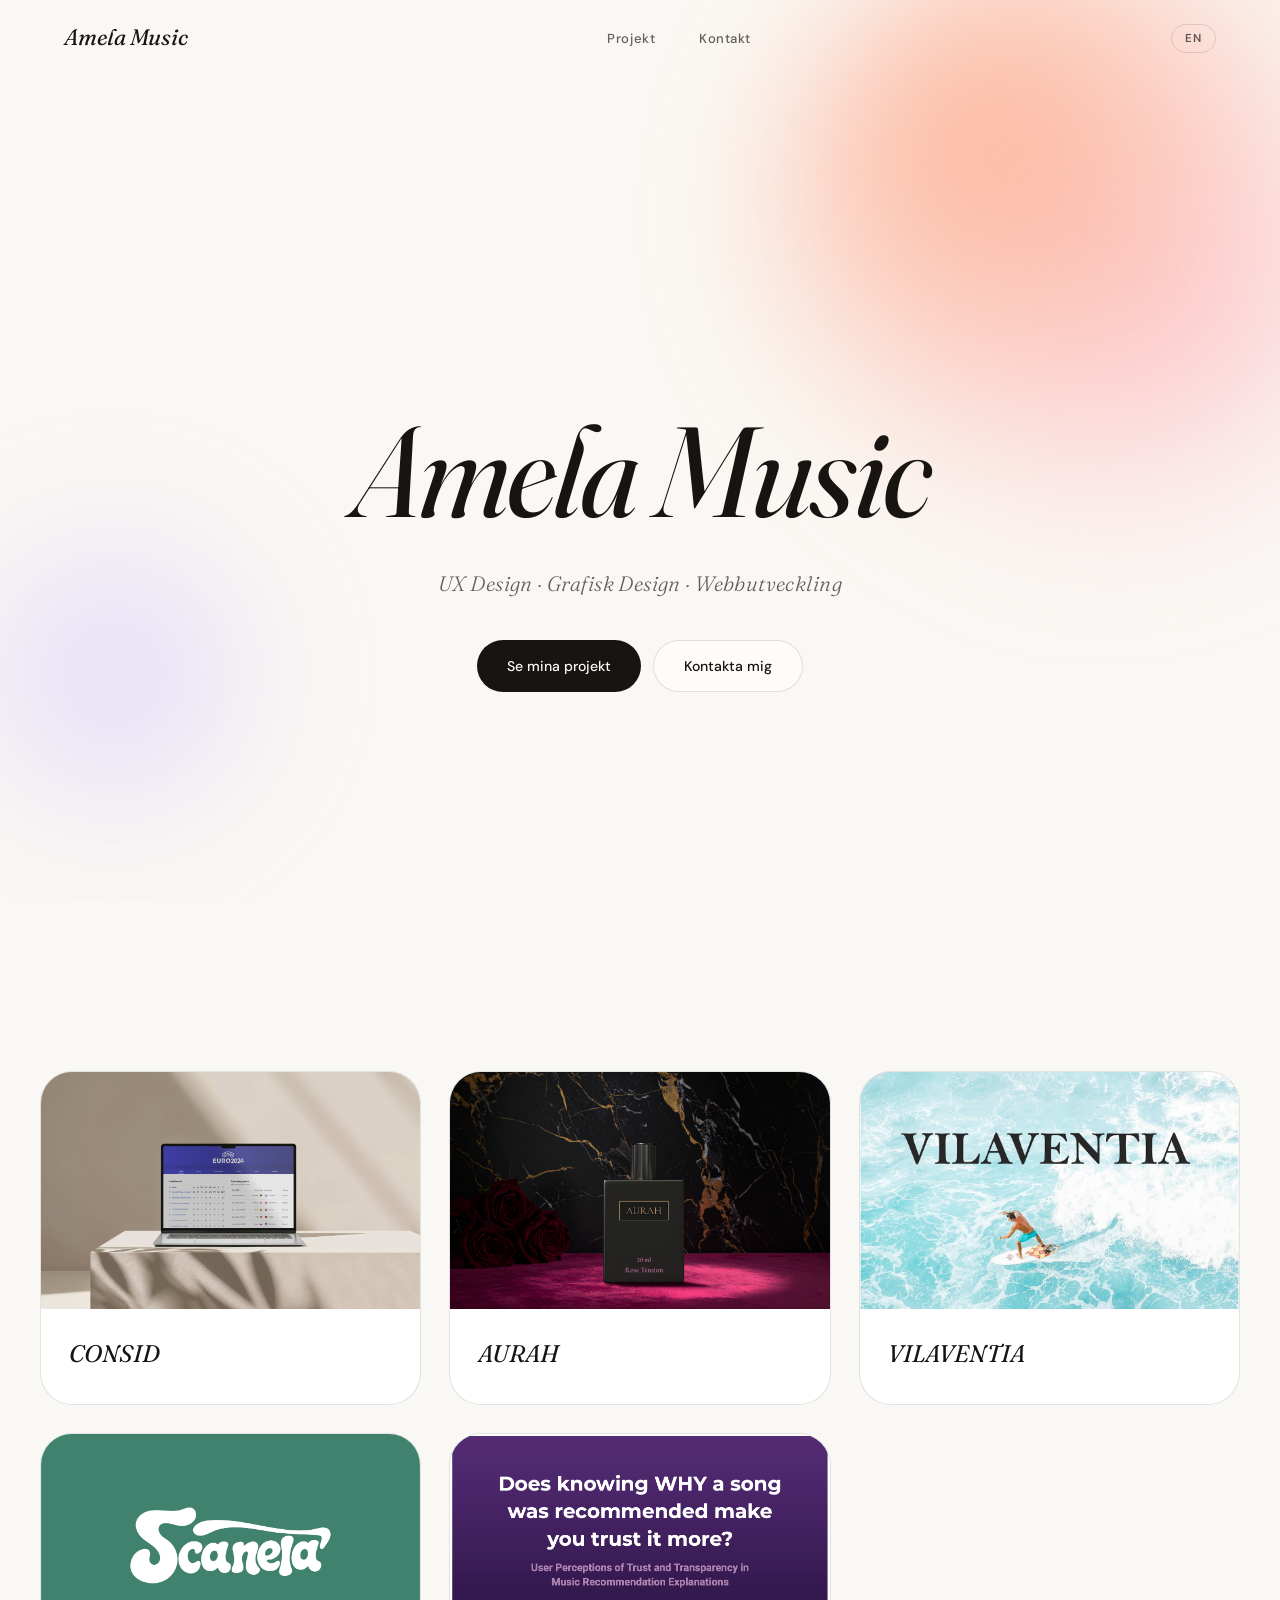
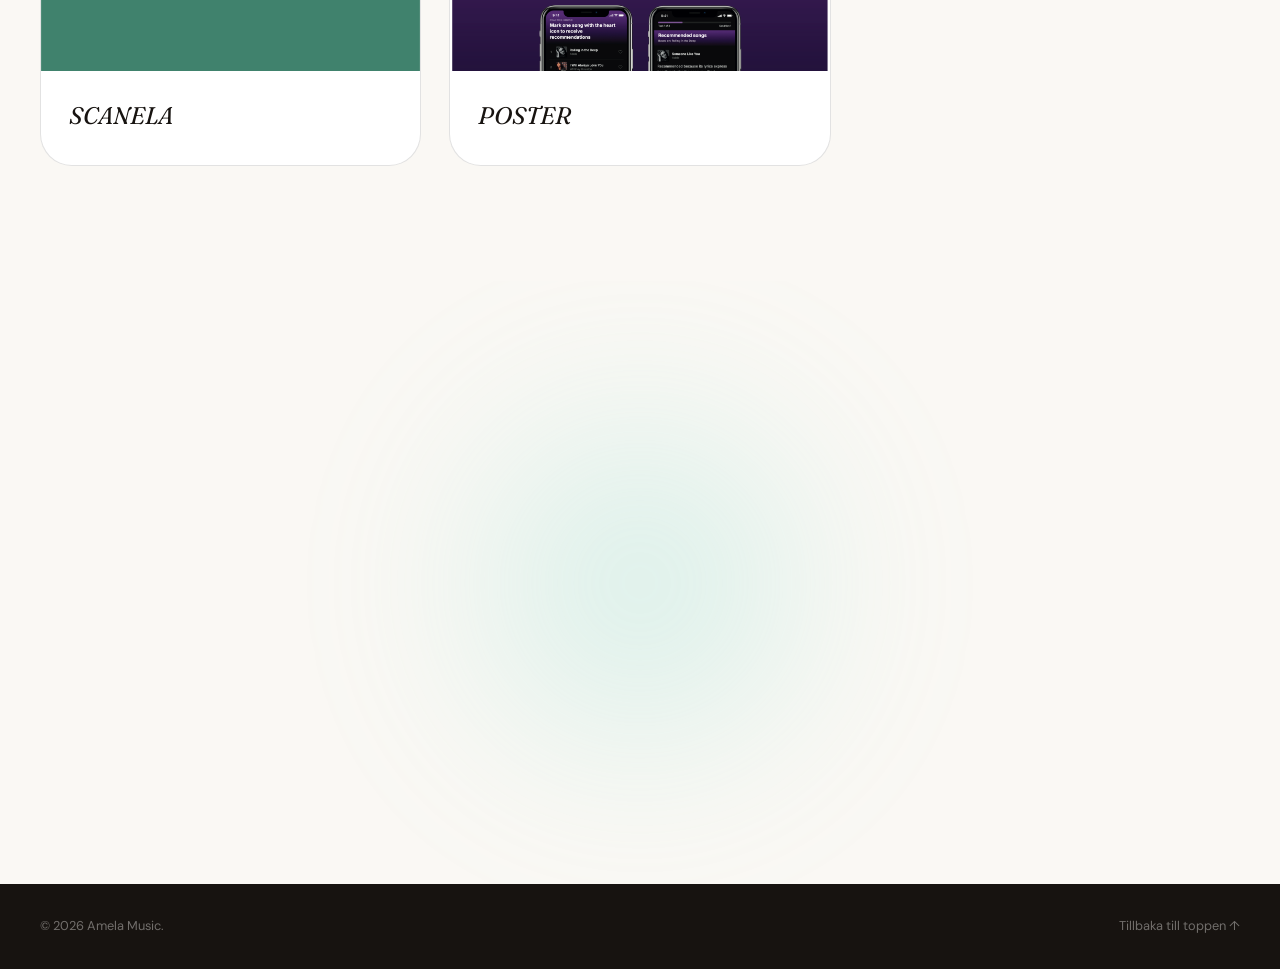
==== commit c444c1f5: "updates" ====
--- a/index.html
+++ b/index.html
@@ -131,7 +131,7 @@
                   <span class="project-card__year">2023</span>
                 </div> -->
                 <div class="project-card__img-placeholder">
-                  <img src="images/vilaventia-cover.png" alt="Vilaventia" style="object-position: top;" />
+                  <img src="images/VILAVENTIA-COVER.png" alt="Vilaventia" style="object-position: top;" />
                   <!-- <div class="project-card__img-pattern"></div> -->
                 </div>
                 <div class="project-card__overlay">
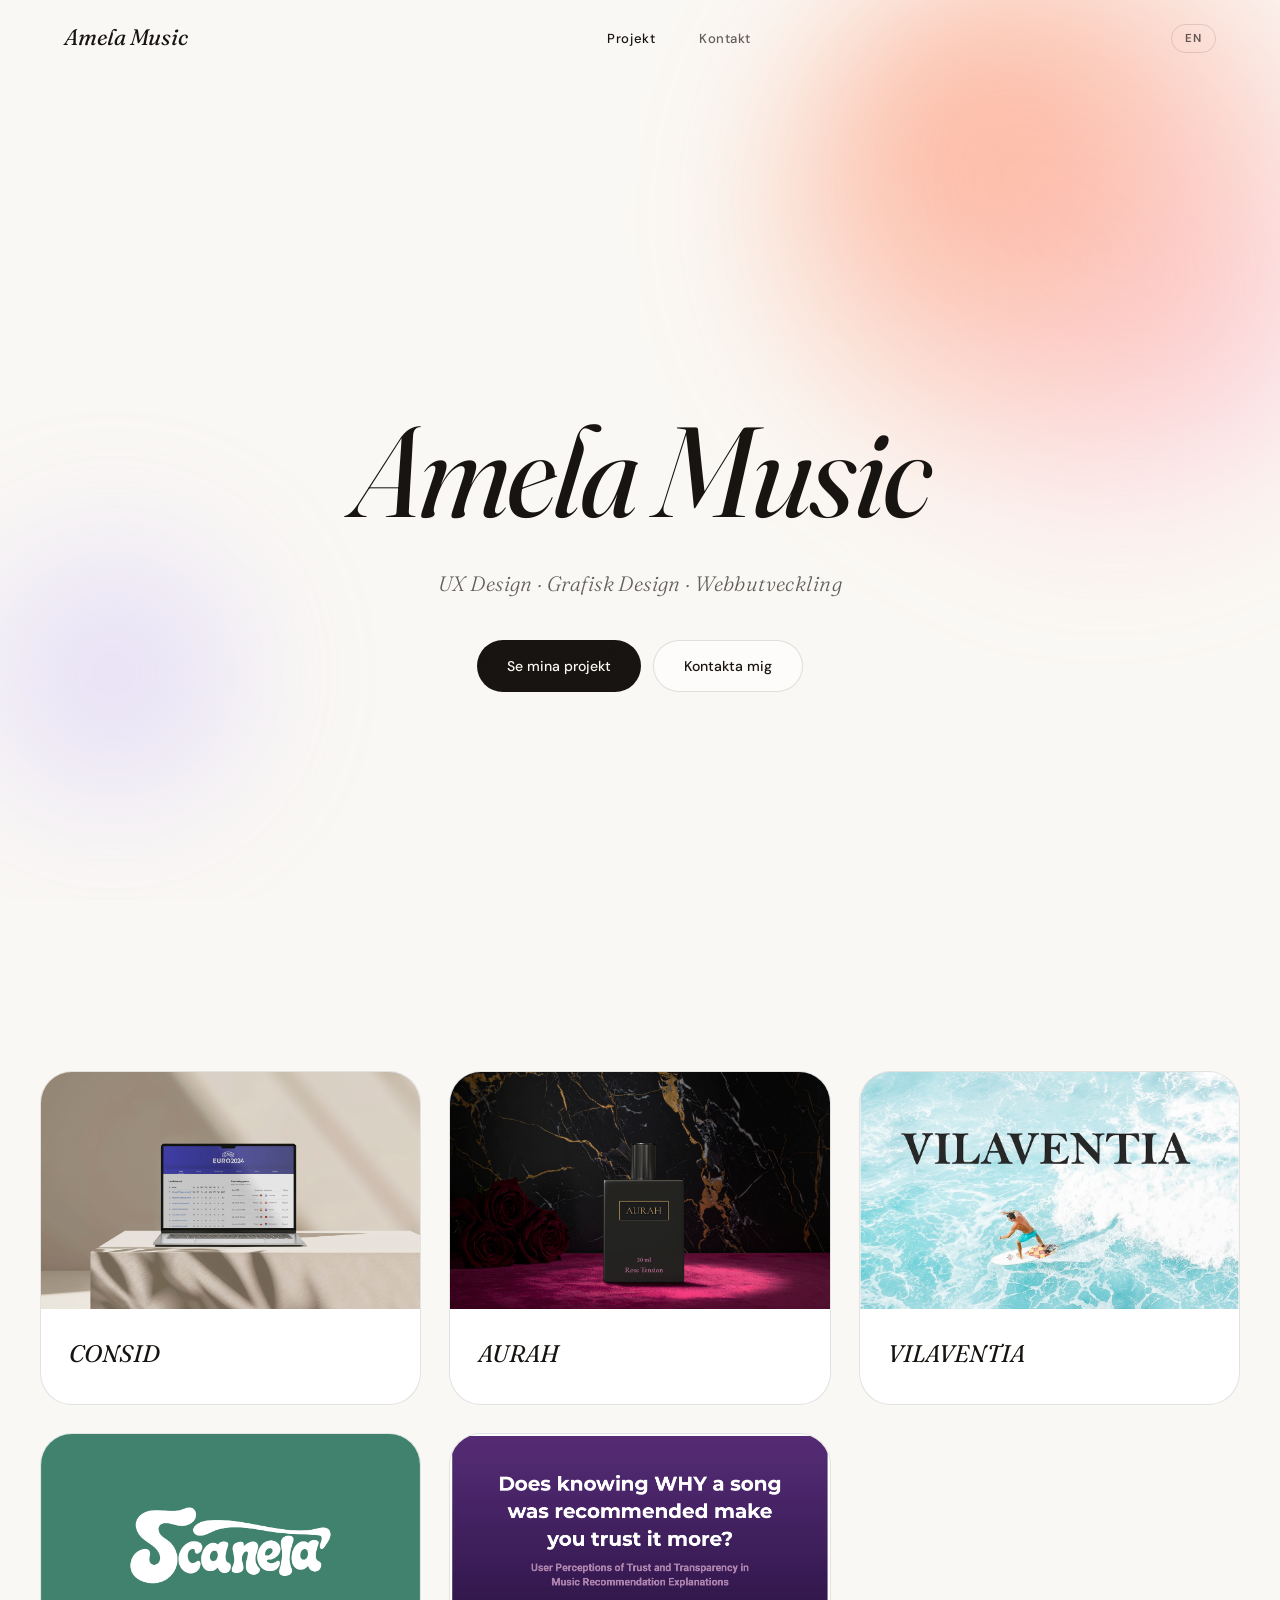
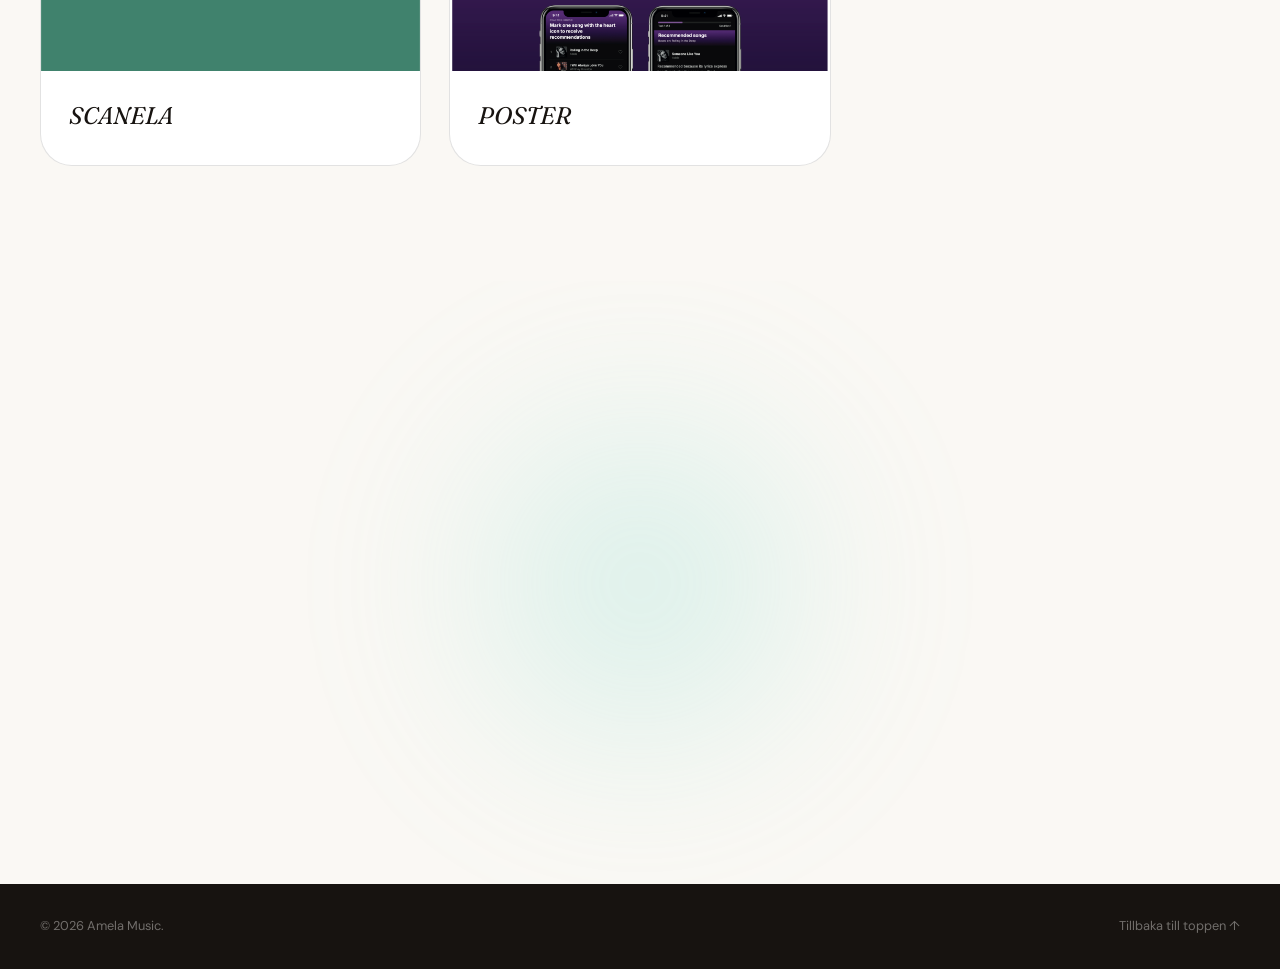
==== commit 2bd3ea20: "update" ====
--- a/index.html
+++ b/index.html
@@ -131,7 +131,7 @@
                   <span class="project-card__year">2023</span>
                 </div> -->
                 <div class="project-card__img-placeholder">
-                  <img src="images/VILAVENTIA-COVER.png" alt="Vilaventia" style="object-position: top;" />
+                  <img src="images/vilaventia-cover1.png" alt="Vilaventia" style="object-position: top;" />
                   <!-- <div class="project-card__img-pattern"></div> -->
                 </div>
                 <div class="project-card__overlay">
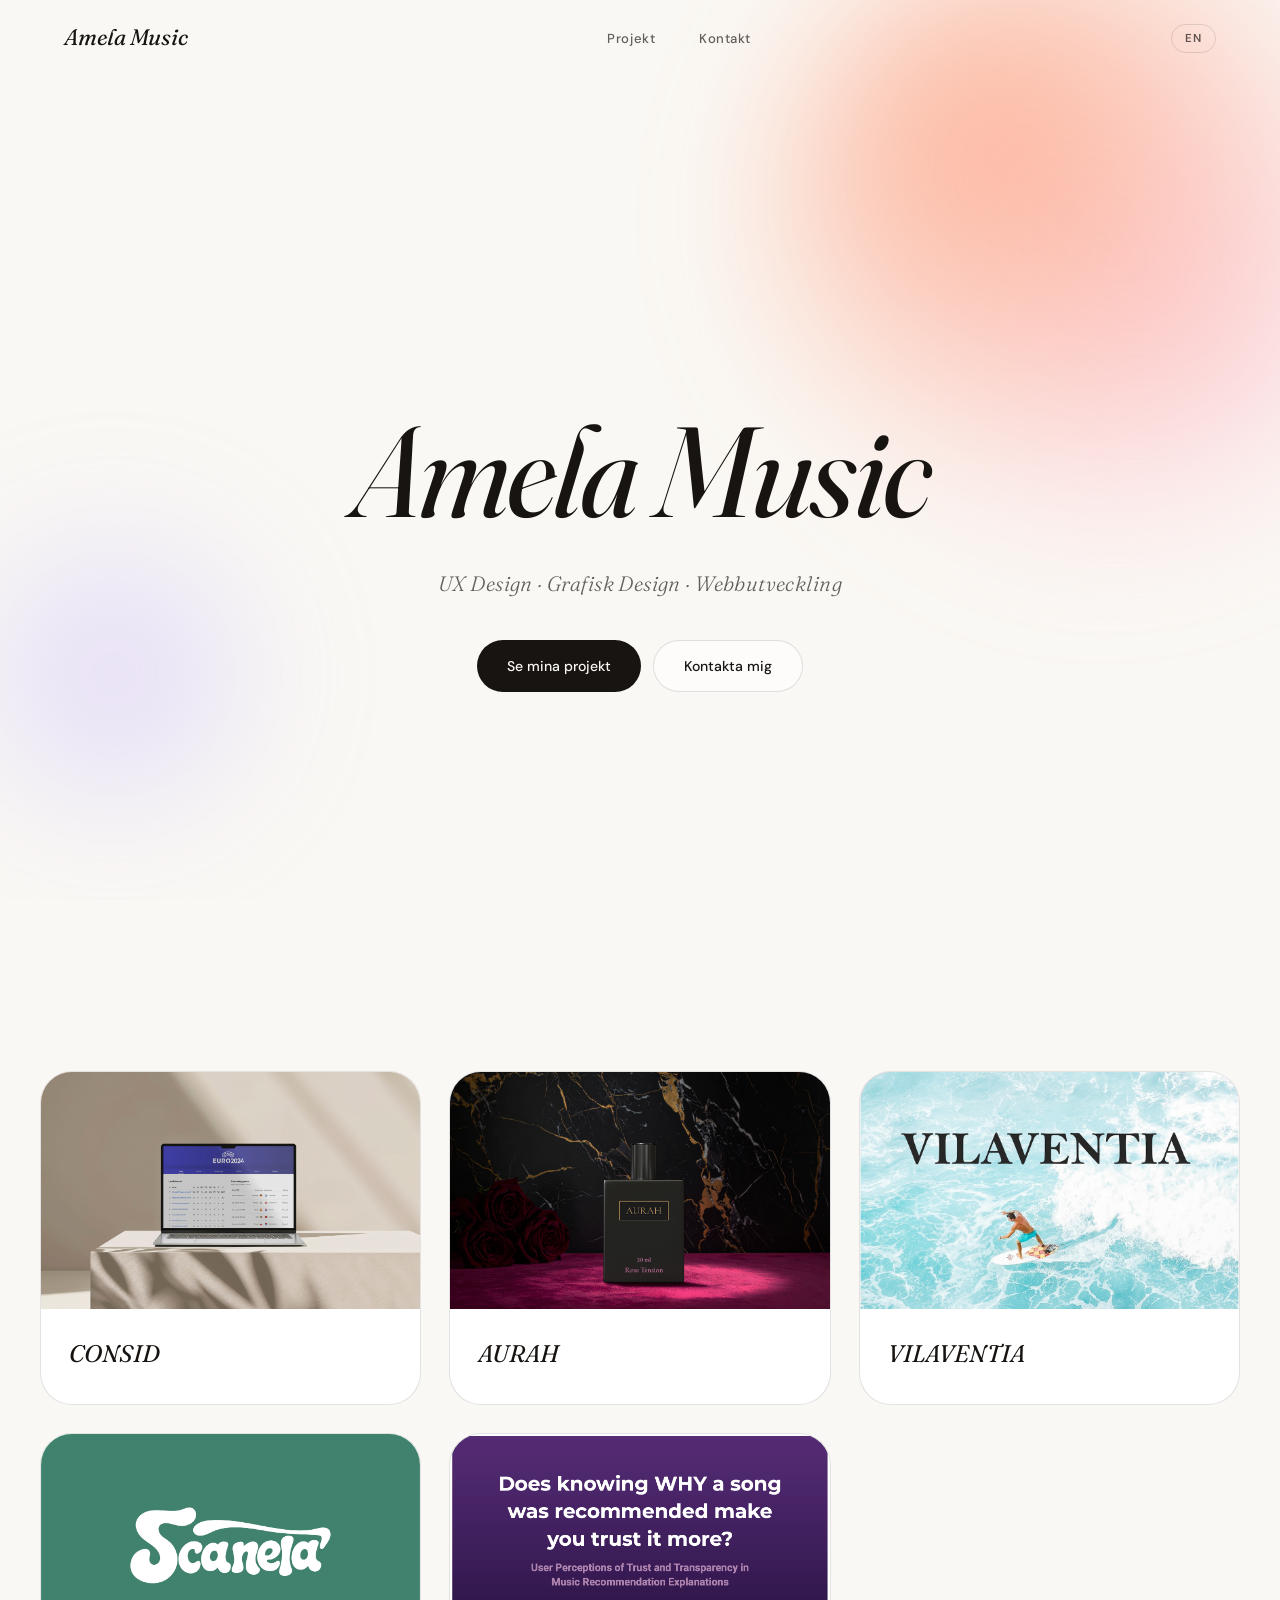
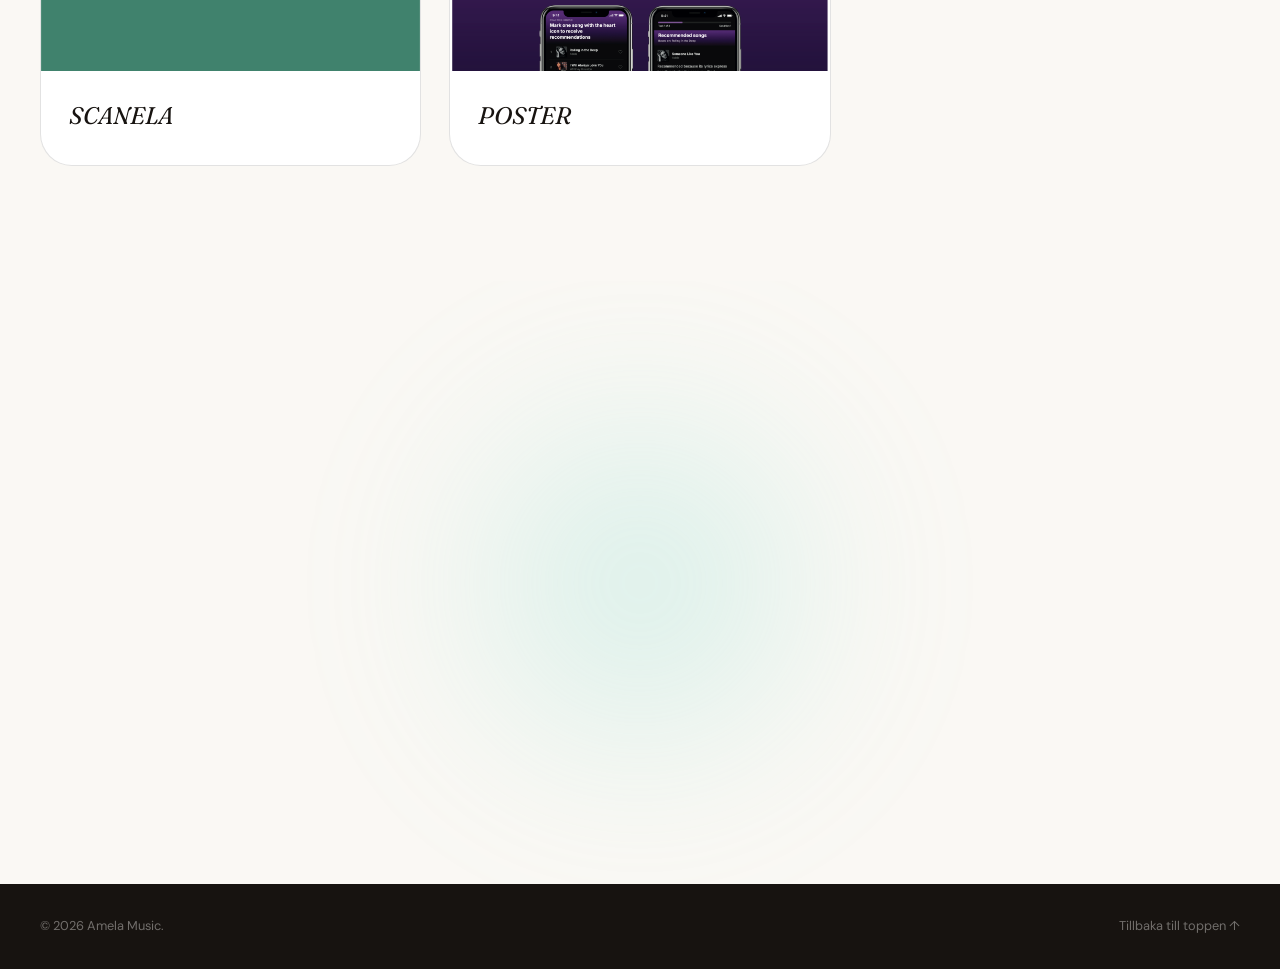
==== commit da39bf1d: "upate index" ====
--- a/index.html
+++ b/index.html
@@ -76,7 +76,7 @@
           <!-- ── PROJEKT 1 ── -->
           <article class="project-card fade-up" data-category="ux">
             <a href="projects/consid.html" class="project-card__inner">
-<div class="project-card__image" style="background: none;">                <!-- <div class="project-card__meta">
+<div class="project-card__image">              <!-- <div class="project-card__meta">
                   <span class="project-card__year">2024</span>
                 </div> -->
                 <!-- BYT UT: <img src="images/project-1.jpg" alt="Projektnamn" /> -->
--- a/style.css
+++ b/style.css
@@ -956,4 +956,19 @@
 
 .nav {
   -webkit-transform: translateZ(0);
+}
+
+.project-card__img-placeholder {
+  position: relative;
+  overflow: hidden;
+}
+
+.project-card__img-placeholder img {
+  position: absolute;
+  inset: 0;
+  width: 100%;
+  height: 100%;
+  object-fit: cover;
+  -webkit-transform: translateZ(0);
+  transform: translateZ(0);
 }
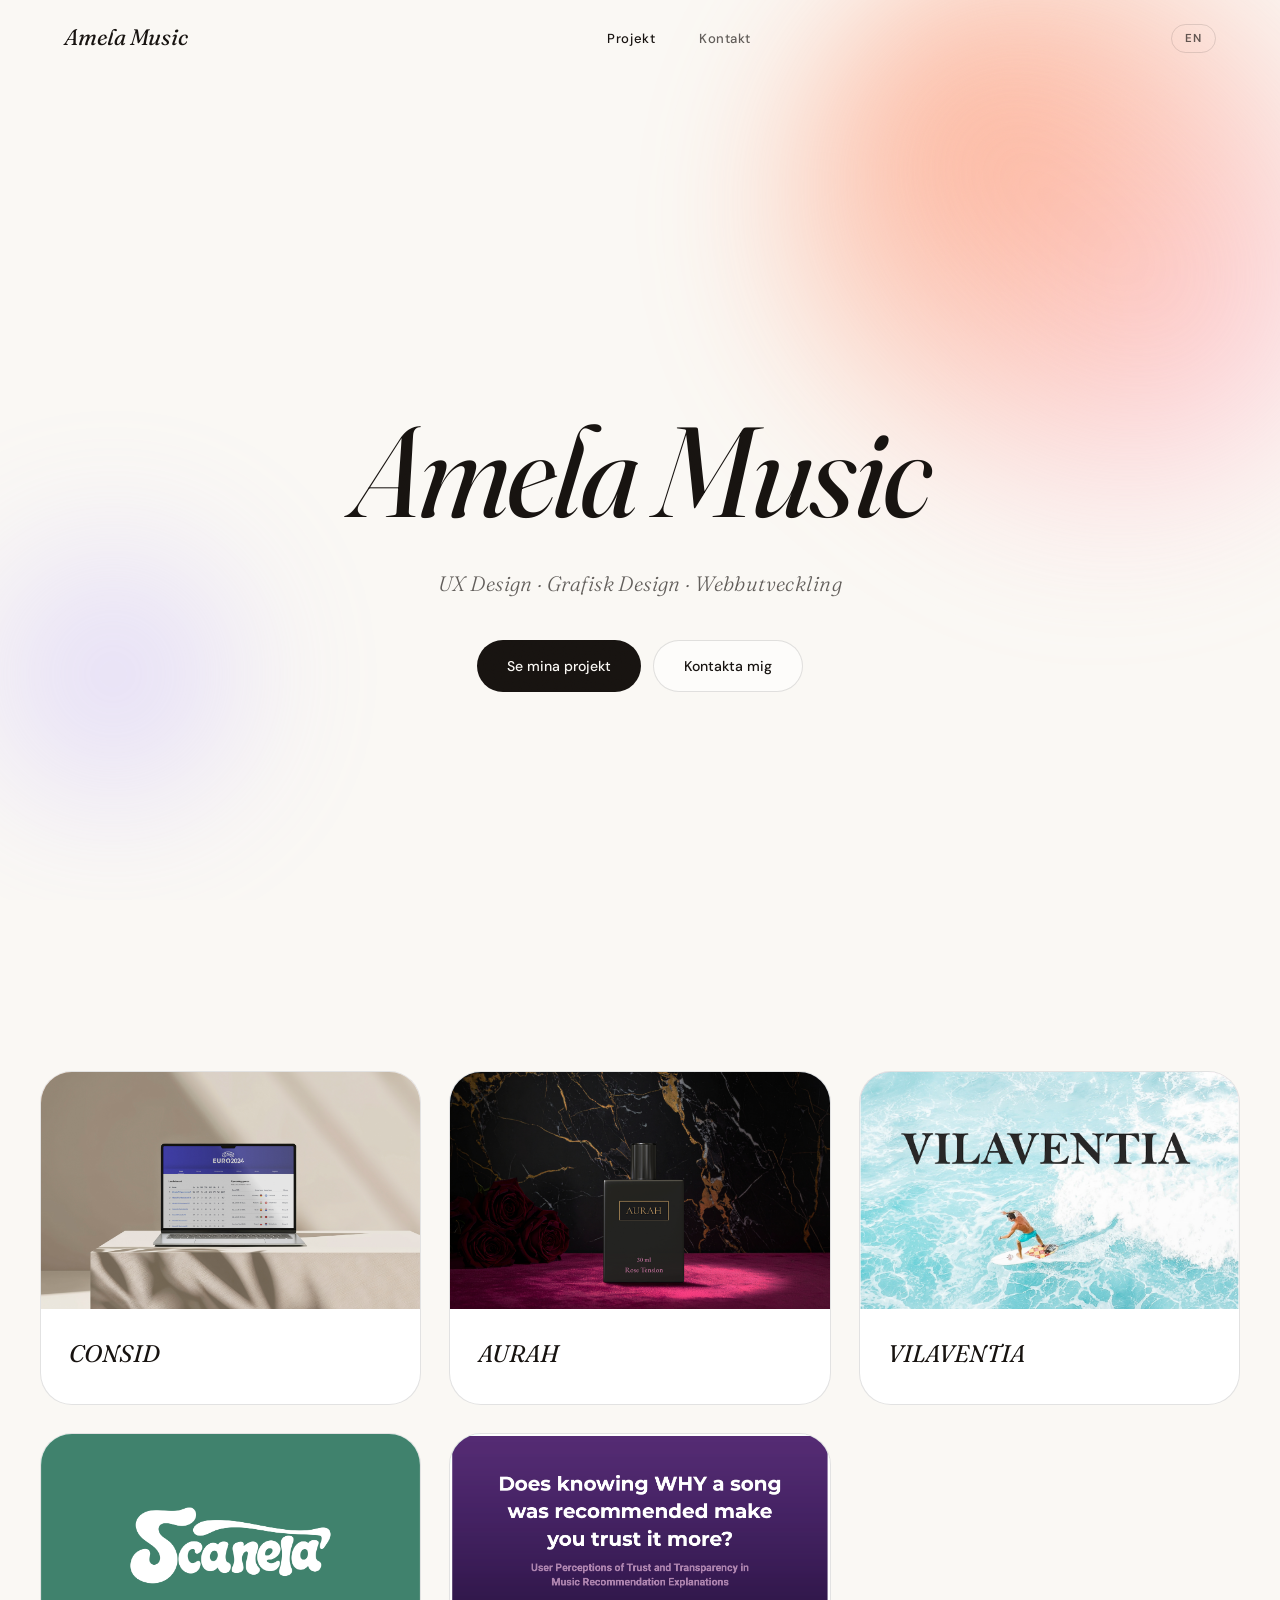
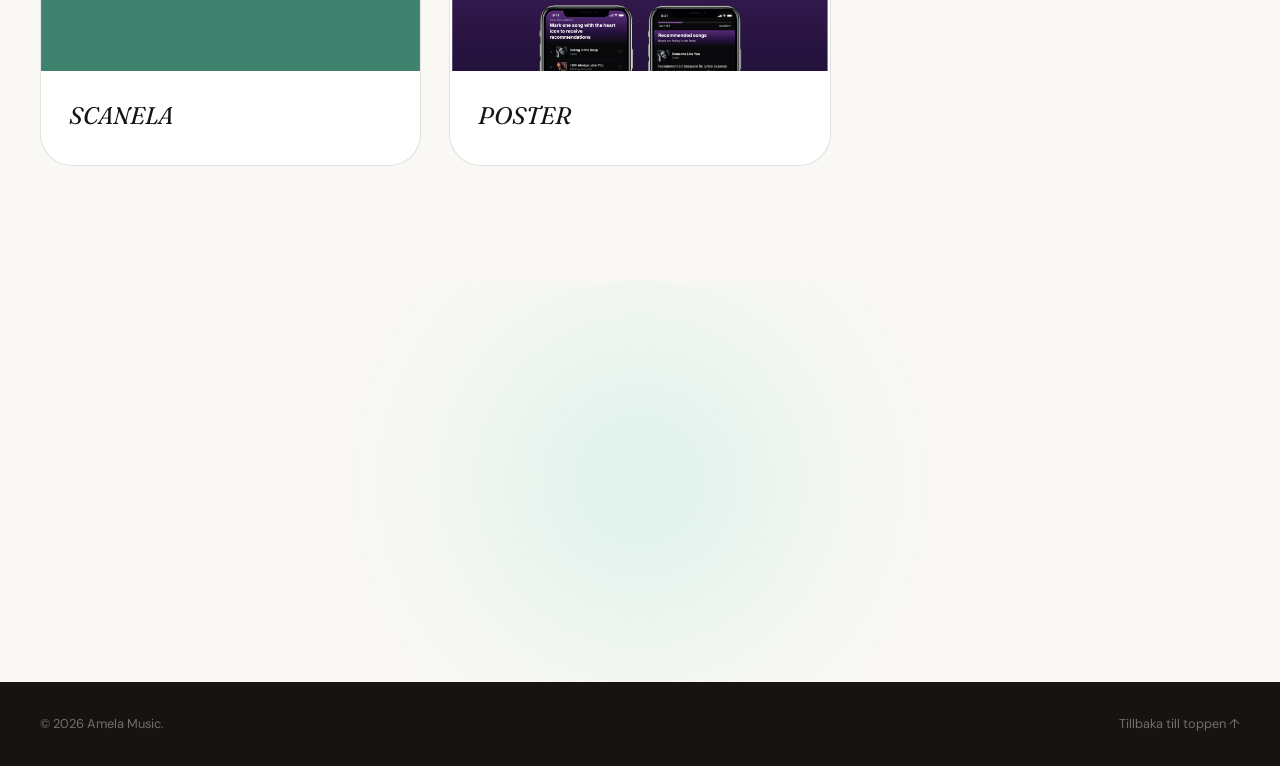
==== commit 52157e4a: "CV added" ====
--- a/index.html
+++ b/index.html
@@ -284,13 +284,13 @@
       <div class="container">
         <div class="contact__inner fade-up">
           <span class="section__tag">Kontakt</span>
-          <h2 class="section__title">
+          <!-- <h2 class="section__title">
             Låt oss skapa<br /><em>något bra tillsammans</em>
           </h2>
           <p class="contact__desc">
             Öppen för uppdrag, samarbeten och spännande möjligheter. Hör av dig
             så pratar vi!
-          </p>
+          </p> -->
           <div class="contact__links">
             <a href="mailto:amela.music.2000@gmail.com" class="contact__link">
               <svg
@@ -329,7 +329,7 @@
             <!-- Lägg till Behance/GitHub/Dribbble vid behov -->
             <!-- <a href="https://behance.net/[ditt-namn]" target="_blank" class="contact__link">Behance</a> -->
           </div>
-          <a href="[cv.pdf]" download class="btn btn--primary">Ladda ner CV</a>
+          <a href="CV.pdf" download class="btn btn--primary">Ladda ner CV</a>
         </div>
       </div>
     </section>
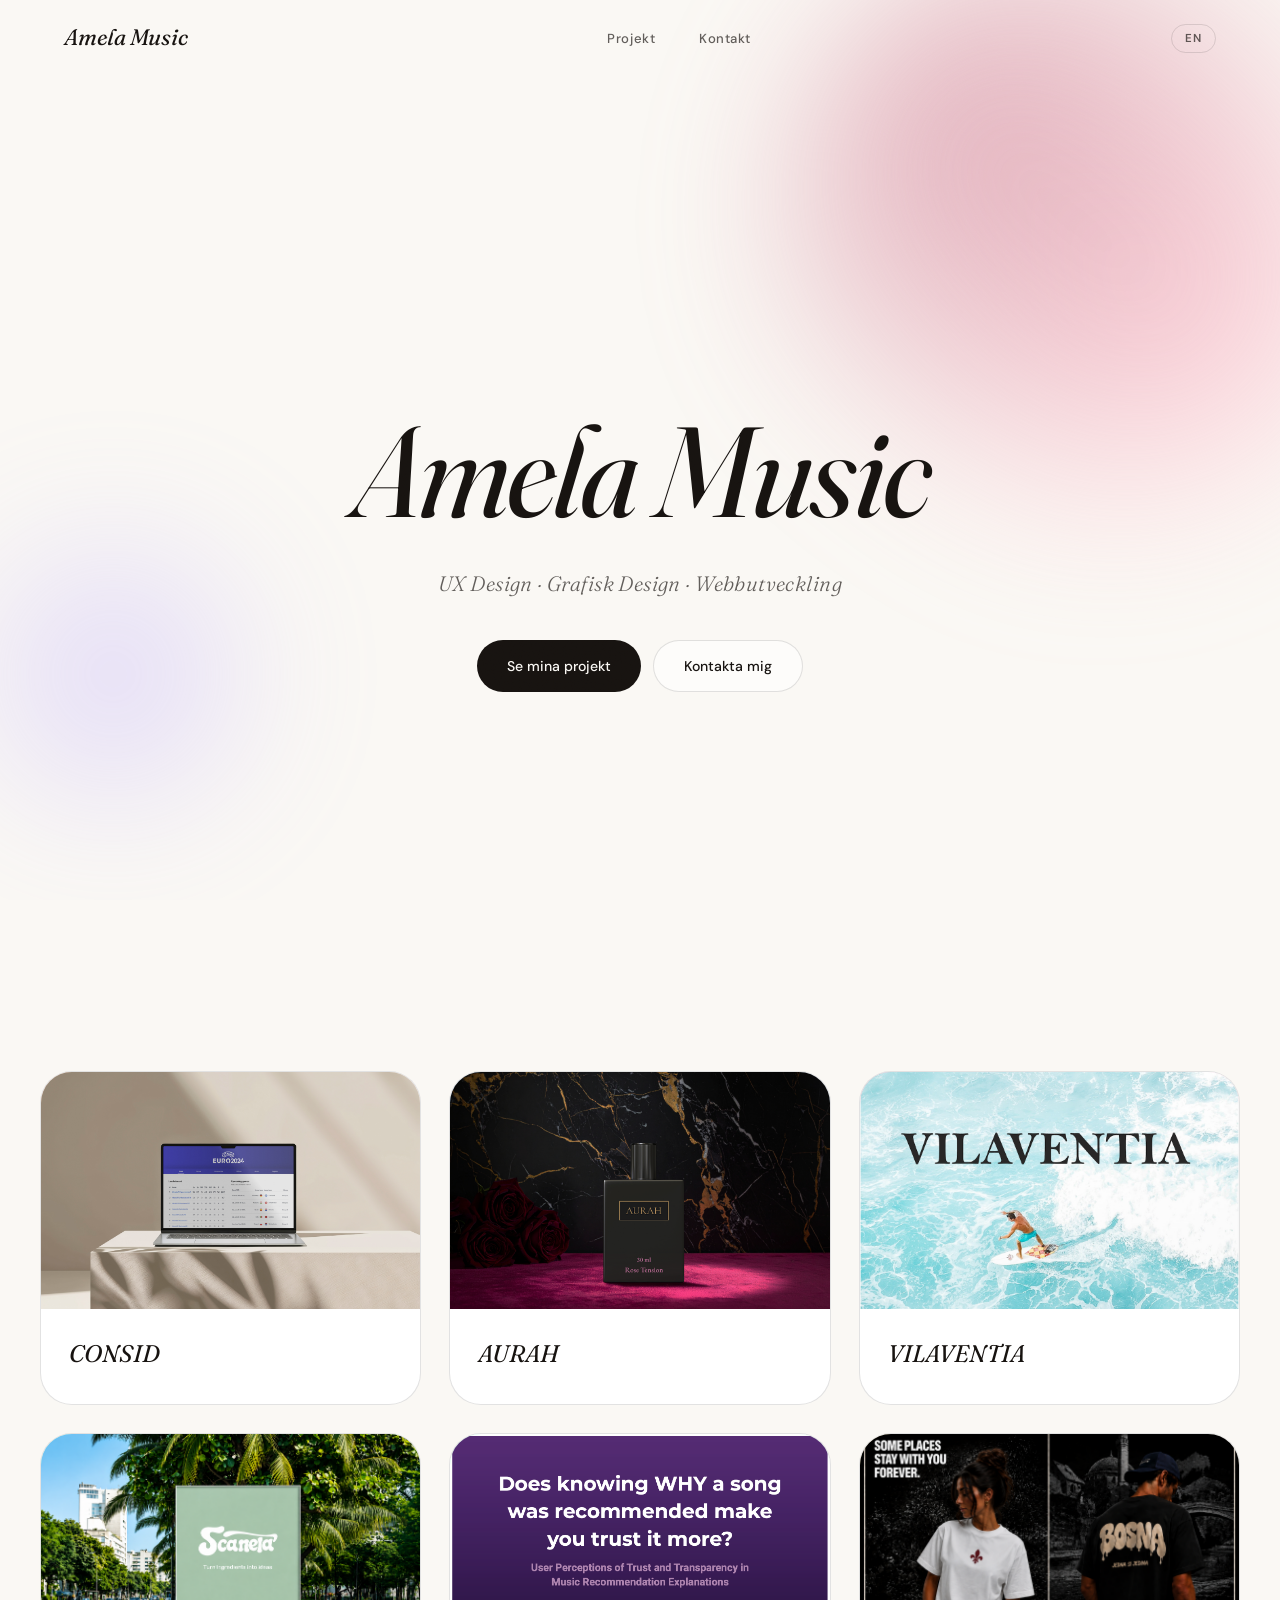
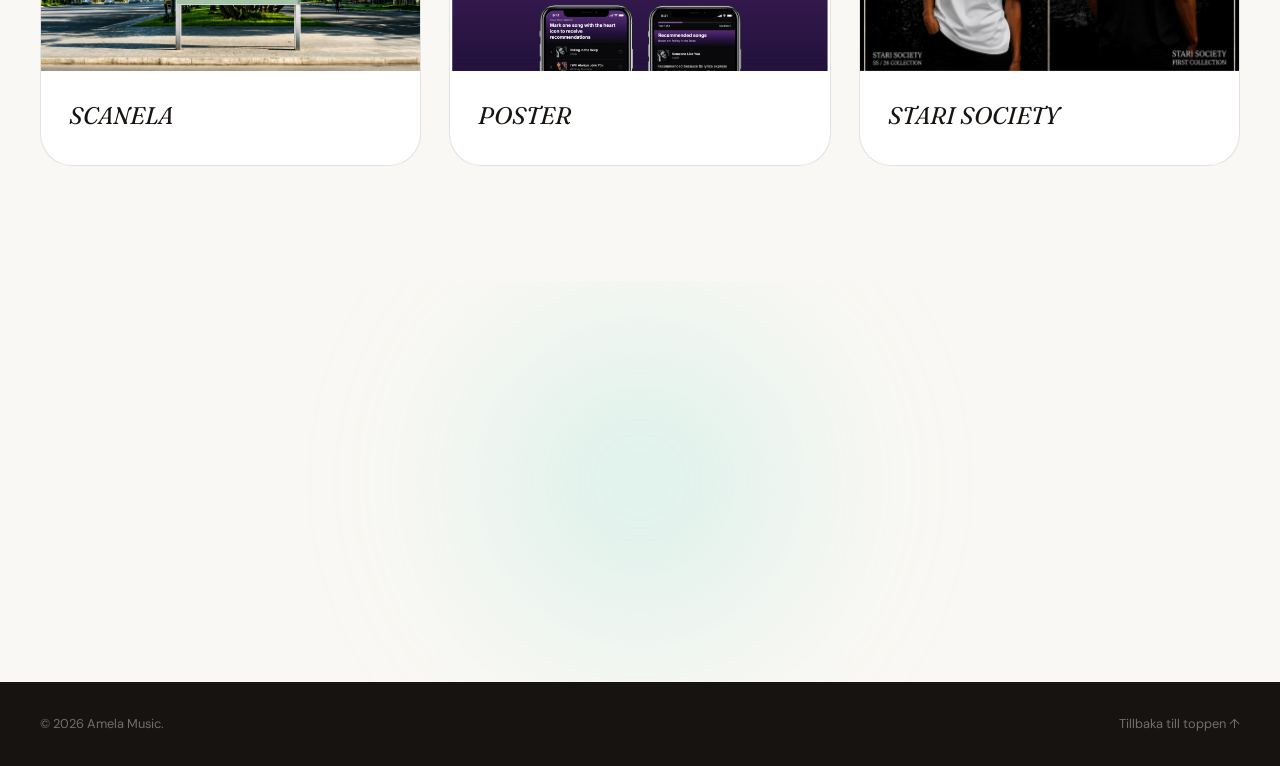
==== commit 4ec7f8e4: "starisociety" ====
--- a/index.html
+++ b/index.html
@@ -191,11 +191,34 @@
               </div>
             </a>
           </article>
+
+                    <!-- ── PROJEKT 6 ── -->
+          <article class="project-card fade-up" data-category="graphic">
+            <a href="projects/starisociety.html" class="project-card__inner">
+              <div
+                class="project-card__image"
+                style="--ph-hue: 45"
+              >
+                <!-- <div class="project-card__meta">
+                  <span class="project-card__year">2026</span>
+                </div> -->
+                <div class="project-card__img-placeholder">
+                  <img src="images/starisociety-cover.png" alt="Stari Society" />
+                  <!-- <div class="project-card__img-pattern"></div> -->
+                </div>
+                <div class="project-card__overlay">
+                  <span class="project-card__view">Se projekt →</span>
+                </div>
+              </div>
+              <div class="project-card__body">
+                <!-- <span class="project-card__tag">Varumärke · Tryckdesign · Shopify</span> -->
+                <h3 class="project-card__title">STARI SOCIETY</h3>
+              </div>
+            </a>
+          </article>
         </div>
       </div>
     </section>
-
-    <!-- ───────────────── SKILLS ───────────────── -->
     <!-- <section class="skills section" id="skills">
       <div class="container">
         <div class="section__header fade-up">
--- a/style.css
+++ b/style.css
@@ -14,7 +14,7 @@
   --ink-15: rgba(23, 19, 16, 0.12);
 
   /* signaturfärger — mjuka, suddiga blobbar */
-  --blob-coral: #ff8a63;
+  --blob-coral: #d4849a;
   --blob-pink: #ffb9c9;
   --blob-lav: #b6a4ff;
   --blob-teal: #86dccf;
@@ -216,7 +216,7 @@
   position: relative;
   transition: color 0.2s;
 }
-.nav__link::after {
+/* .nav__link::after {
   content: "";
   position: absolute;
   left: 0;
@@ -231,6 +231,13 @@
 }
 .nav__link:hover::after {
   width: 100%;
+} */
+
+.nav__link::after {
+  display: none;
+}
+.nav__link:hover {
+  color: var(--blob-coral);
 }
 
 /* Burger */
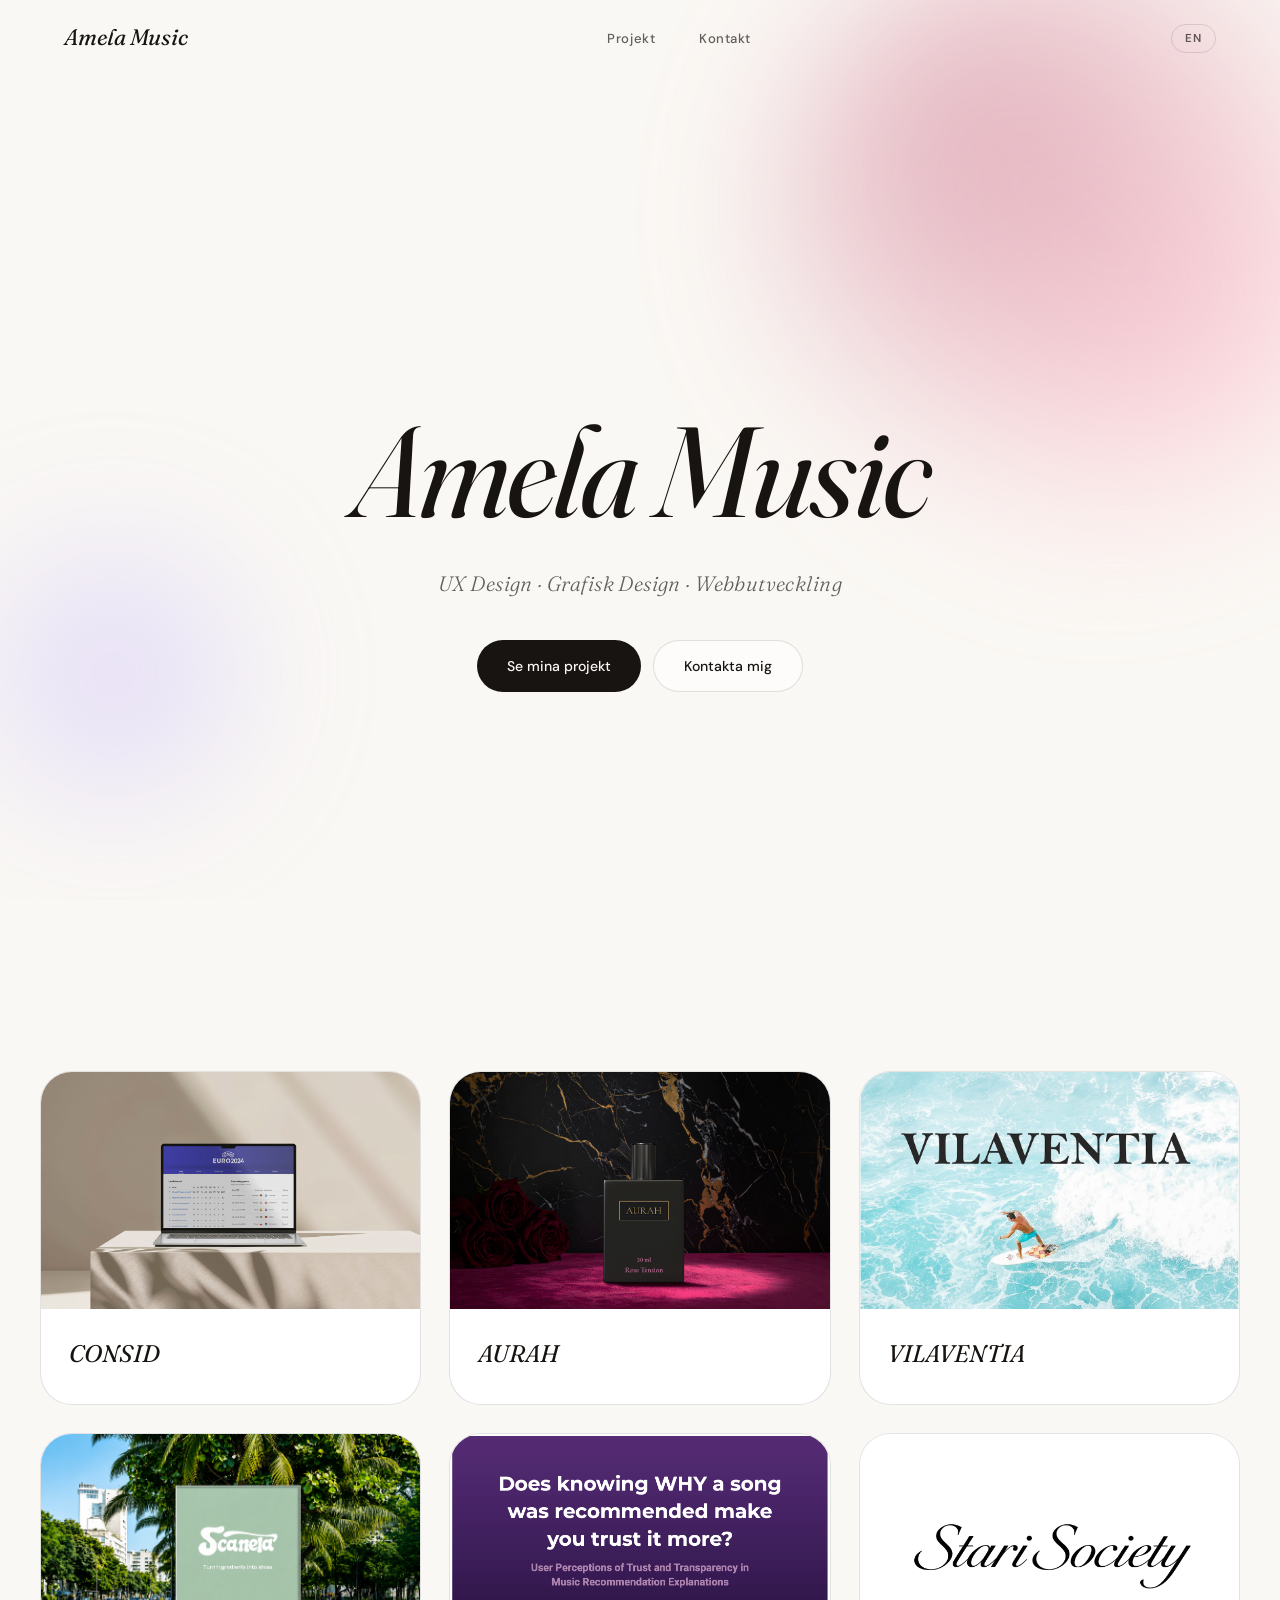
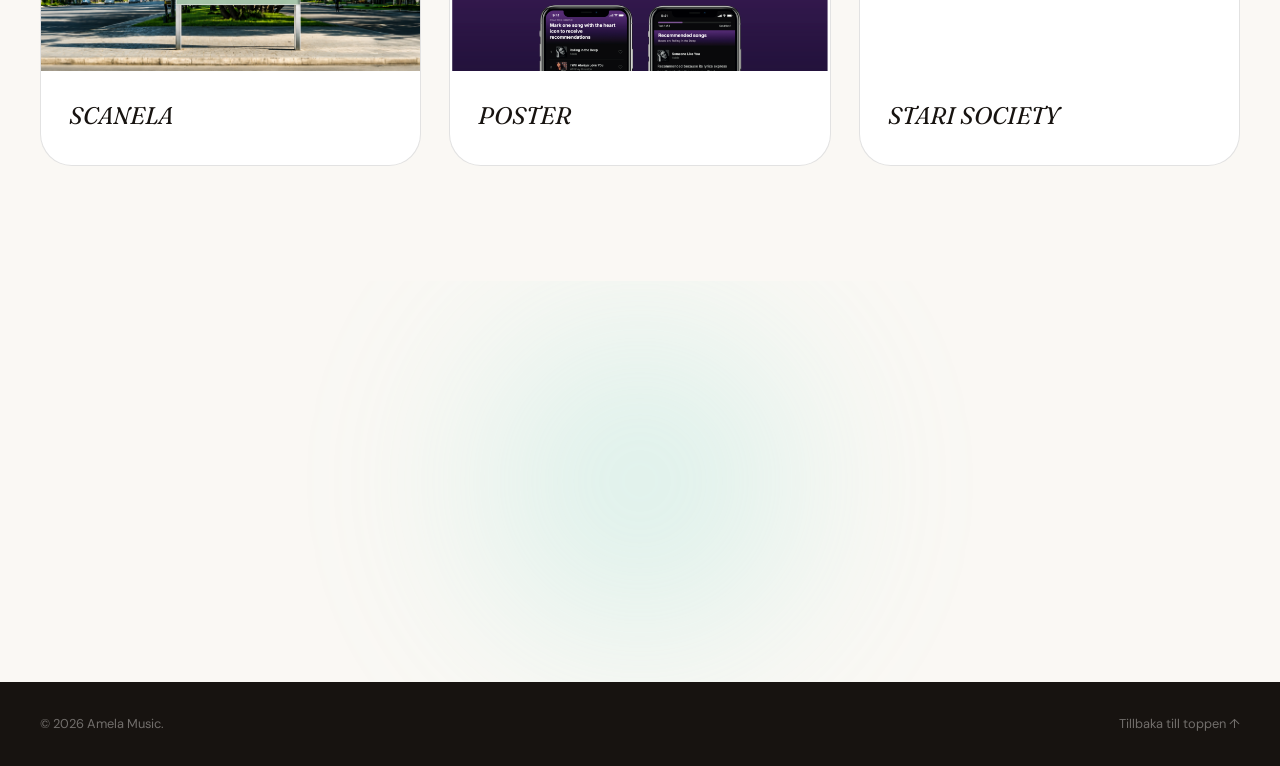
==== commit dd74d49f: "stari" ====
--- a/index.html
+++ b/index.html
@@ -203,7 +203,7 @@
                   <span class="project-card__year">2026</span>
                 </div> -->
                 <div class="project-card__img-placeholder">
-                  <img src="images/starisociety-cover.png" alt="Stari Society" />
+                  <img class="stari-cover" src="images/starisociety-cover.png" alt="Stari Society" />
                   <!-- <div class="project-card__img-pattern"></div> -->
                 </div>
                 <div class="project-card__overlay">
--- a/style.css
+++ b/style.css
@@ -582,7 +582,8 @@
   position: relative;
   aspect-ratio: 16/10;
   overflow: hidden;
-  background: hsl(var(--ph-hue, 20) 60% 92%);
+  background-color: #ffffff;
+  /* background: hsl(var(--ph-hue, 20) 60% 92%); */
 }
 /* mjuk suddig färgblob i varje projektbild, tonar mot bildens hue */
 .project-card__image::before {
@@ -590,11 +591,11 @@
   position: absolute;
   inset: -20%;
   z-index: 0;
-  background: radial-gradient(
+  /* background: radial-gradient(
     circle at 30% 30%,
     hsl(var(--ph-hue, 20) 85% 72%) 0%,
     transparent 60%
-  );
+  ); */
   filter: blur(50px);
   opacity: 0.55;
 }
@@ -605,7 +606,7 @@
   align-items: center;
   justify-content: center;
   font-size: 0.8rem;
-  color: hsl(var(--ph-hue, 20) 20% 40%);
+  /* color: hsl(var(--ph-hue, 20) 20% 40%); */
   letter-spacing: 0.08em;
   text-transform: uppercase;
   position: relative;
@@ -635,7 +636,7 @@
   position: absolute;
   inset: 0;
   z-index: 2;
-  background: rgba(23, 19, 16, 0.55);
+  /* background: rgba(23, 19, 16, 0.55); */
   backdrop-filter: blur(2px);
   display: flex;
   align-items: center;
@@ -679,7 +680,7 @@
   font-size: 0.75rem;
   font-weight: 600;
   color: var(--ink);
-  background: rgba(250, 248, 244, 0.85);
+  /* background: rgba(250, 248, 244, 0.85); */
   backdrop-filter: blur(6px);
   padding: 6px 14px;
   border-radius: 100px;
@@ -701,7 +702,7 @@
 }
 .project-card__desc {
   font-size: 0.875rem;
-  color: var(--ink-70);
+  /* color: var(--ink-70); */
   line-height: 1.65;
   margin-top: 10px;
   margin-bottom: 16px;
@@ -715,8 +716,8 @@
   font-size: 0.72rem;
   font-weight: 500;
   letter-spacing: 0.05em;
-  background: var(--paper-soft);
-  color: var(--ink-70);
+  /* background: var(--paper-soft); */
+  /* color: var(--ink-70); */
   padding: 4px 10px;
   border-radius: 100px;
 }
@@ -978,4 +979,12 @@
   object-fit: cover;
   -webkit-transform: translateZ(0);
   transform: translateZ(0);
+}
+
+.project-card__img-placeholder img.stari-cover {
+  width: 80% !important;
+  height: 80% !important;
+  inset: 10% !important;
+  object-fit: contain !important;
+  object-position: center !important;
 }
